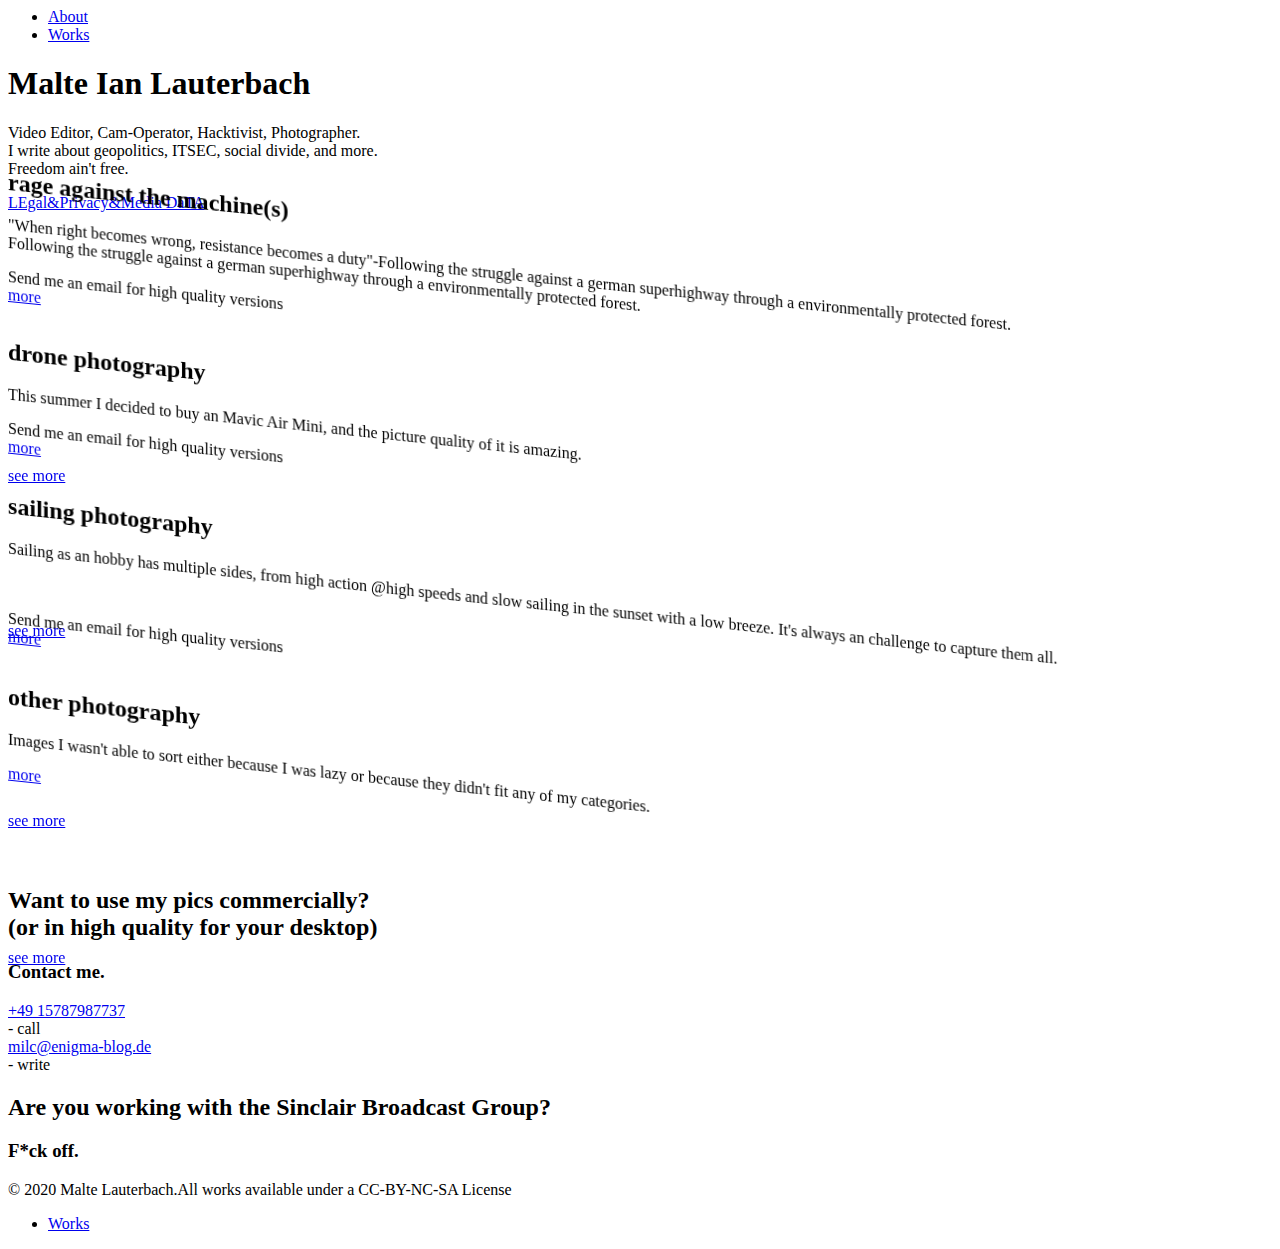
==== index.html @ 16f2cc7c "fixed navbar incorrectly linking to drone when meant to link to sailing" ====
<html
  data-wf-domain="photography-bc6a2c.webflow.io"
  data-wf-page="60185aa0cef49699715d415a"
  data-wf-site="601714ba9db9565a1b991287"
  data-wf-status="1"
  class="w-mod-js w-mod-ix wf-exo-n8-active wf-exo-n5-active wf-exo-n4-active wf-exo-n7-active wf-exo-n1-active wf-exo-n2-active wf-exo-n6-active wf-exo-n3-active wf-exo-n9-active wf-exo-i3-active wf-exo-i7-active wf-exo-i2-active wf-exo-i1-active wf-exo-i5-active wf-exo-i9-active wf-exo-i6-active wf-exo-i8-active wf-exo-i4-active wf-active"
>
  <head>
    <meta charset="utf-8" />
    <title>Malte Ian Lauterbach</title>
    <meta
      content="Video Editor, Cam-Operator, Hacktivist, Photographer.I write about geopolitics, ITSEC, social divide."
      name="description"
    />
    <meta content="Malte Ian Lauterbach" property="og:title" />
    <meta
      content="Video Editor, Cam-Operator, Hacktivist, Photographer.I write about geopolitics, ITSEC, social divide, and more.Freedom ain't free."
      property="og:description"
    />
    <meta
      content="https://media.discordapp.net/attachments/779917066538057738/805602433413152818/unknown.png?width=891&amp;height=584"
      property="og:image"
    />
    <meta content="Malte Ian Lauterbach" property="twitter:title" />
    <meta
      content="Video Editor, Cam-Operator, Hacktivist, Photographer.I write about geopolitics, ITSEC, social divide, and more.Freedom ain't free."
      property="twitter:description"
    />
    <meta
      content="https://media.discordapp.net/attachments/779917066538057738/805602433413152818/unknown.png?width=891&amp;height=584"
      property="twitter:image"
    />
    <meta property="og:type" content="website" />
    <meta content="summary_large_image" name="twitter:card" />
    <meta content="width=device-width, initial-scale=1" name="viewport" />
    <meta content="Webflow" name="generator" />
    <link
      href="https://uploads-ssl.webflow.com/601714ba9db9565a1b991287/css/photography-bc6a2c.webflow.a8c880ffd.css"
      rel="stylesheet"
      type="text/css"
    />
    <script
      src="https://ajax.googleapis.com/ajax/libs/webfont/1.6.26/webfont.js"
      type="text/javascript"
    ></script>
    <link
      rel="stylesheet"
      href="https://fonts.googleapis.com/css?family=Exo:100,100italic,200,200italic,300,300italic,400,400italic,500,500italic,600,600italic,700,700italic,800,800italic,900,900italic"
      media="all"
    />
    <script type="text/javascript">
      WebFont.load({
        google: {
          families: [
            "Exo:100,100italic,200,200italic,300,300italic,400,400italic,500,500italic,600,600italic,700,700italic,800,800italic,900,900italic",
          ],
        },
      });
    </script>
    <!--[if lt IE 9
      ]><script
        src="https://cdnjs.cloudflare.com/ajax/libs/html5shiv/3.7.3/html5shiv.min.js"
        type="text/javascript"
      ></script
    ><![endif]-->
    <script type="text/javascript">
      !(function (o, c) {
        var n = c.documentElement,
          t = " w-mod-";
        (n.className += t + "js"),
          ("ontouchstart" in o ||
            (o.DocumentTouch && c instanceof DocumentTouch)) &&
            (n.className += t + "touch");
      })(window, document);
    </script>
    <link
      href="https://uploads-ssl.webflow.com/img/favicon.ico"
      rel="shortcut icon"
      type="image/x-icon"
    />
    <link
      href="https://uploads-ssl.webflow.com/img/webclip.png"
      rel="apple-touch-icon"
    />
    <style>
      option {
        color: black;
      }
    </style>
  </head>
  <body>
    <div class="page">
      <nav class="menu">
        <div class="menu-row w-row">
          <div class="menu-col w-col w-col-2"></div>
          <div class="menu-col w-col w-col-2"></div>
          <div class="menu-col w-col w-col-2"></div>
          <div class="menu-col w-col w-col-2"></div>
          <div class="menu-col w-col w-col-2"></div>
          <div class="menu-col w-col w-col-2"></div>
        </div>
        <ul
          wp_menu="Главное меню"
          role="list"
          class="menu-list w-list-unstyled"
        >
          <li><a href="#" class="menu-link">About</a></li>
          <li>
            <a
              href="/works/rageagainstthemachine.html"
              data-ix="menu-link"
              class="menu-link w-inline-block"
              ><div>Works</div>
              <div class="menu-link-line"></div
            ></a>
          </li>
        </ul>
      </nav>
      <div
        data-delay="5000"
        data-animation="cross"
        data-autoplay="1"
        data-nav-spacing="10"
        data-duration="2000"
        data-infinite="1"
        class="hero-slider w-slider"
        role="region"
        aria-label="carousel"
      >
        <div class="hero-header">
          <h1 class="heading">Malte Ian Lauterbach</h1>
          <p class="hero-text">
            Video Editor, Cam-Operator, Hacktivist, Photographer.<br />I write
            about geopolitics, ITSEC, social divide, and more.<br />Freedom
            ain't free.
          </p>
          <a
            href="/about"
            data-ix="line-btn-hov"
            data-w-id="321f5c91-ec7e-aa94-d79d-ed911fd941cc"
            class="line-btn w-inline-block"
            ><div class="line-btn-top"></div>
            <div class="text-block">LEgal&amp;Privacy&amp;Media DaTA</div>
            <div class="line-btn-bottom"></div>
            <div class="line-btn-middle"></div
          ></a>
        </div>
        <div class="mask w-slider-mask" id="w-slider-mask-0">
          <div
            data-w-id="321f5c91-ec7e-aa94-d79d-ed911fd941d4"
            class="slide w-slide"
            aria-label="1 of 2"
            role="group"
            style="transform: translateX(0px); opacity: 1"
          >
            <img
              src="https://uploads-ssl.webflow.com/601714ba9db9565a1b991287/60171566b16639fabb1f894f_IMG_8566.jpg"
              loading="lazy"
              sizes="100vw"
              srcset="
                https://uploads-ssl.webflow.com/601714ba9db9565a1b991287/60171566b16639fabb1f894f_IMG_8566-p-800.jpeg   800w,
                https://uploads-ssl.webflow.com/601714ba9db9565a1b991287/60171566b16639fabb1f894f_IMG_8566-p-1600.jpeg 1600w,
                https://uploads-ssl.webflow.com/601714ba9db9565a1b991287/60171566b16639fabb1f894f_IMG_8566-p-2000.jpeg 2000w,
                https://uploads-ssl.webflow.com/601714ba9db9565a1b991287/60171566b16639fabb1f894f_IMG_8566.jpg         2560w
              "
              alt=""
              class="hero-slide"
              style="
                transform: translate3d(0px, 0px, 0px)
                  scale3d(1.07633, 1.07633, 1) rotateX(0deg) rotateY(0deg)
                  rotateZ(0deg) skew(0deg, 0deg);
                transform-style: preserve-3d;
                will-change: transform;
              "
            />
          </div>
          <div
            data-ix="hero-slide"
            data-w-id="321f5c91-ec7e-aa94-d79d-ed911fd941d6"
            class="slide w-slide"
            aria-label="2 of 2"
            role="group"
            aria-hidden="true"
            style="transform: translateX(0px); opacity: 1; visibility: hidden"
          >
            <img
              src="https://uploads-ssl.webflow.com/601714ba9db9565a1b991287/60171679f744fd8084a21009_DSC00007.jpg"
              loading="lazy"
              sizes="100vw"
              srcset="
                https://uploads-ssl.webflow.com/601714ba9db9565a1b991287/60171679f744fd8084a21009_DSC00007-p-500.jpeg   500w,
                https://uploads-ssl.webflow.com/601714ba9db9565a1b991287/60171679f744fd8084a21009_DSC00007-p-800.jpeg   800w,
                https://uploads-ssl.webflow.com/601714ba9db9565a1b991287/60171679f744fd8084a21009_DSC00007-p-1600.jpeg 1600w,
                https://uploads-ssl.webflow.com/601714ba9db9565a1b991287/60171679f744fd8084a21009_DSC00007-p-2000.jpeg 2000w,
                https://uploads-ssl.webflow.com/601714ba9db9565a1b991287/60171679f744fd8084a21009_DSC00007.jpg         2560w
              "
              alt=""
              class="hero-slide"
              aria-hidden="true"
            />
          </div>
          <div
            aria-live="off"
            aria-atomic="true"
            class="w-slider-aria-label"
            data-wf-ignore=""
          ></div>
        </div>
        <div class="slide-nav w-slider-nav w-round">
          <div
            class="w-slider-dot w-active"
            data-wf-ignore=""
            aria-label="Show slide 1 of 2"
            aria-selected="true"
            role="button"
            tabindex="0"
            style="margin-left: 10px; margin-right: 10px"
          ></div>
          <div
            class="w-slider-dot"
            data-wf-ignore=""
            aria-label="Show slide 2 of 2"
            aria-selected="false"
            role="button"
            tabindex="-1"
            style="margin-left: 10px; margin-right: 10px"
          ></div>
        </div>
      </div>
      <div class="sec">
        <div data-ix="from-bottom" class="container">
          <div class="service-block">
            <div
              data-w-id="087acc26-8c95-0ffa-87f3-04fc2f61e156"
              class="service-content-wrapper w-clearfix"
              style="
                will-change: transform;
                transform: translate3d(0px, 0px, 0px) scale3d(1, 1, 1)
                  rotateX(0deg) rotateY(0deg) rotateZ(0deg)
                  skew(0deg, 5.69838deg);
              "
            >
              <h2>rage against the machine(s)<br /></h2>
              <div class="line"></div>
              <div class="service-text-block">
                <p>
                  "When right becomes wrong, resistance becomes a
                  duty"-Following the struggle against a german superhighway
                  through a environmentally protected forest. <br />Following
                  the struggle against a german superhighway through a
                  environmentally protected forest.
                </p>
                <div class="list-name">
                  Send me an email for high quality versions
                </div>
                <a
                  href="/works/rageagainstthemachine.html"
                  data-ix="more-hover"
                  class="line-link w-inline-block"
                  ><div>more</div>
                  <div class="more-line"></div
                ></a>
              </div>
            </div>
            <div
              data-w-id="be24a559-2cde-42d1-69ea-b1bcf05b7dec"
              class="service-photo-wrapper"
              style="
                will-change: transform;
                transform: translate3d(0px, 100px, 0px) scale3d(1, 1, 1)
                  rotateX(0deg) rotateY(0deg) rotateZ(0deg) skew(0deg, 0deg);
                transform-style: preserve-3d;
              "
            >
              <div data-ix="from-right" class="service-photo-block">
                <a
                  href="/works/rageagainstthemachine.html"
                  class="btn-white w-button"
                  >see more</a
                ><img
                  src="https://uploads-ssl.webflow.com/601714ba9db9565a1b991287/6017188b7917172669eb888d_IMG_8452.jpg"
                  sizes="(max-width: 479px) 90vw, (max-width: 767px) 53vw, 30vw"
                  srcset="
                    https://uploads-ssl.webflow.com/601714ba9db9565a1b991287/6017188b7917172669eb888d_IMG_8452-p-800.jpeg   800w,
                    https://uploads-ssl.webflow.com/601714ba9db9565a1b991287/6017188b7917172669eb888d_IMG_8452-p-1600.jpeg 1600w,
                    https://uploads-ssl.webflow.com/601714ba9db9565a1b991287/6017188b7917172669eb888d_IMG_8452-p-2000.jpeg 2000w,
                    https://uploads-ssl.webflow.com/601714ba9db9565a1b991287/6017188b7917172669eb888d_IMG_8452.jpg         2560w
                  "
                  alt=""
                  class="image"
                />
              </div>
            </div>
          </div>
        </div>
      </div>
      <div class="sec">
        <div data-ix="from-bottom" class="container">
          <div class="service-block">
            <div
              class="service-content-wrapper w-clearfix"
              style="
                will-change: transform;
                transform: translate3d(0px, 0px, 0px) scale3d(1, 1, 1)
                  rotateX(0deg) rotateY(0deg) rotateZ(0deg) skew(0deg, 6deg);
              "
            >
              <h2>drone photography<br /></h2>
              <div class="line"></div>
              <div class="service-text-block">
                <p>
                  This summer I decided to buy an Mavic Air Mini, and the
                  picture quality of it is amazing.
                </p>
                <div class="list-name">
                  Send me an email for high quality versions
                </div>
                <a
                  href="/works/drone.html"
                  data-ix="more-hover"
                  class="line-link w-inline-block"
                  ><div>more</div>
                  <div class="more-line"></div
                ></a>
              </div>
            </div>
            <div
              data-w-id="698fde76-f972-d249-6f52-d2b82e9daf9e"
              class="service-photo-wrapper"
              style="
                will-change: transform;
                transform: translate3d(0px, 100px, 0px) scale3d(1, 1, 1)
                  rotateX(0deg) rotateY(0deg) rotateZ(0deg) skew(0deg, 0deg);
                transform-style: preserve-3d;
              "
            >
              <div data-ix="from-right" class="service-photo-block">
                <a href="/works/sailing.html" class="btn-white w-button">see more</a
                ><img
                  src="https://uploads-ssl.webflow.com/601714ba9db9565a1b991287/6017329cc2833ae83ad0709f_DJI_0053.JPG"
                  sizes="(max-width: 479px) 90vw, (max-width: 767px) 53vw, (max-width: 8533px) 30vw, 2560px"
                  srcset="
                    https://uploads-ssl.webflow.com/601714ba9db9565a1b991287/6017329cc2833ae83ad0709f_DJI_0053-p-500.jpeg  500w,
                    https://uploads-ssl.webflow.com/601714ba9db9565a1b991287/6017329cc2833ae83ad0709f_DJI_0053-p-800.jpeg  800w,
                    https://uploads-ssl.webflow.com/601714ba9db9565a1b991287/6017329cc2833ae83ad0709f_DJI_0053.JPG        2560w
                  "
                  alt=""
                  class="image"
                />
              </div>
            </div>
          </div>
        </div>
      </div>
      <div class="sec">
        <div data-ix="from-bottom" class="container">
          <div class="service-block">
            <div
              class="service-content-wrapper w-clearfix"
              style="
                will-change: transform;
                transform: translate3d(0px, 0px, 0px) scale3d(1, 1, 1)
                  rotateX(0deg) rotateY(0deg) rotateZ(0deg) skew(0deg, 6deg);
              "
            >
              <h2>sailing photography<br /></h2>
              <div class="line"></div>
              <div class="service-text-block">
                <p>
                  Sailing as an hobby has multiple sides, from high action @high
                  speeds and slow sailing in the sunset with a low breeze. It's
                  always an challenge to capture them all. <br /><br />‍
                </p>
                <div class="list-name">
                  Send me an email for high quality versions
                </div>
                <a
                  href="/works/sailing.html"
                  data-ix="more-hover"
                  class="line-link w-inline-block"
                  ><div>more</div>
                  <div class="more-line"></div
                ></a>
              </div>
            </div>
            <div
              data-w-id="a236ae2f-af72-8bec-1dee-dd6d1e828f0d"
              class="service-photo-wrapper"
              style="
                will-change: transform;
                transform: translate3d(0px, 100px, 0px) scale3d(1, 1, 1)
                  rotateX(0deg) rotateY(0deg) rotateZ(0deg) skew(0deg, 0deg);
                transform-style: preserve-3d;
              "
            >
              <div data-ix="from-right" class="service-photo-block">
                <a href="/works/drone.html" class="btn-white w-button">see more</a
                ><img
                  src="https://uploads-ssl.webflow.com/601714ba9db9565a1b991287/6017342cebf7aa4ca3af5d61_IMG_7721.JPG"
                  sizes="(max-width: 479px) 90vw, (max-width: 767px) 53vw, 30vw"
                  srcset="
                    https://uploads-ssl.webflow.com/601714ba9db9565a1b991287/6017342cebf7aa4ca3af5d61_IMG_7721-p-500.jpeg   500w,
                    https://uploads-ssl.webflow.com/601714ba9db9565a1b991287/6017342cebf7aa4ca3af5d61_IMG_7721-p-800.jpeg   800w,
                    https://uploads-ssl.webflow.com/601714ba9db9565a1b991287/6017342cebf7aa4ca3af5d61_IMG_7721-p-1080.jpeg 1080w,
                    https://uploads-ssl.webflow.com/601714ba9db9565a1b991287/6017342cebf7aa4ca3af5d61_IMG_7721-p-1600.jpeg 1600w,
                    https://uploads-ssl.webflow.com/601714ba9db9565a1b991287/6017342cebf7aa4ca3af5d61_IMG_7721-p-2000.jpeg 2000w,
                    https://uploads-ssl.webflow.com/601714ba9db9565a1b991287/6017342cebf7aa4ca3af5d61_IMG_7721.JPG         5184w
                  "
                  alt=""
                  class="image"
                />
              </div>
            </div>
          </div>
        </div>
      </div>
      <div class="sec">
        <div data-ix="from-bottom" class="container">
          <div class="service-block">
            <div
              class="service-content-wrapper w-clearfix"
              style="
                will-change: transform;
                transform: translate3d(0px, 0px, 0px) scale3d(1, 1, 1)
                  rotateX(0deg) rotateY(0deg) rotateZ(0deg) skew(0deg, 6deg);
              "
            >
              <h2>other photography<br /></h2>
              <div class="line"></div>
              <div class="service-text-block">
                <p>
                  Images I wasn't able to sort either because I was lazy or
                  because they didn't fit any of my categories.
                </p>
                <a
                  href="/works/sailing.html"
                  data-ix="more-hover"
                  class="line-link w-inline-block"
                  ><div>more</div>
                  <div class="more-line"></div
                ></a>
              </div>
            </div>
            <div
              data-w-id="c5b3393c-c916-90d2-60eb-f6a18ea00e80"
              class="service-photo-wrapper"
              style="
                will-change: transform;
                transform: translate3d(0px, 100px, 0px) scale3d(1, 1, 1)
                  rotateX(0deg) rotateY(0deg) rotateZ(0deg) skew(0deg, 0deg);
                transform-style: preserve-3d;
              "
            >
              <div data-ix="from-right" class="service-photo-block">
                <a href="/works/legalbs.html" class="btn-white w-button">see more</a
                ><img
                  src="https://uploads-ssl.webflow.com/601714ba9db9565a1b991287/6017342c3737f40a6bc44b4d_IMG_2767.JPG"
                  sizes="(max-width: 479px) 90vw, (max-width: 767px) 53vw, 30vw"
                  srcset="
                    https://uploads-ssl.webflow.com/601714ba9db9565a1b991287/6017342c3737f40a6bc44b4d_IMG_2767-p-500.jpeg   500w,
                    https://uploads-ssl.webflow.com/601714ba9db9565a1b991287/6017342c3737f40a6bc44b4d_IMG_2767-p-1080.jpeg 1080w,
                    https://uploads-ssl.webflow.com/601714ba9db9565a1b991287/6017342c3737f40a6bc44b4d_IMG_2767-p-1600.jpeg 1600w,
                    https://uploads-ssl.webflow.com/601714ba9db9565a1b991287/6017342c3737f40a6bc44b4d_IMG_2767-p-2000.jpeg 2000w,
                    https://uploads-ssl.webflow.com/601714ba9db9565a1b991287/6017342c3737f40a6bc44b4d_IMG_2767-p-2600.jpeg 2600w,
                    https://uploads-ssl.webflow.com/601714ba9db9565a1b991287/6017342c3737f40a6bc44b4d_IMG_2767-p-3200.jpeg 3200w,
                    https://uploads-ssl.webflow.com/601714ba9db9565a1b991287/6017342c3737f40a6bc44b4d_IMG_2767.JPG         4032w
                  "
                  alt=""
                  class="image"
                />
              </div>
            </div>
          </div>
        </div>
      </div>
      <div class="form-sec about">
        <div data-ix="from-bottom" class="container">
          <h2 class="white-text">
            Want to use my pics commercially?<br />
            (or in high quality for your desktop)
          </h2>
          <h3>Contact me.</h3>
          <div class="contact-block w-row">
            <div class="col w-col w-col-6 w-col-stack">
              <div class="contact-item w-clearfix">
                <div class="line white w-hidden-tiny"></div>
                <a href="tel:+1900551-63-83" class="contacts-link"
                  >+49 15787987737</a
                >
                <div class="grey-text">- call</div>
              </div>
              <div class="w-clearfix">
                <div class="line white w-hidden-tiny"></div>
                <a href="mailto:milc@enigma-blog.de" class="contacts-link"
                  >milc@enigma-blog.de</a
                >
                <div class="grey-text">- write</div>
              </div>
            </div>
            <div class="col w-col w-col-6 w-col-stack"></div>
          </div>
        </div>
        <div data-ix="from-bottom" class="container">
          <h2 class="white-text">
            Are you working with the Sinclair Broadcast Group?
          </h2>
          <h3>F*ck off.</h3>
        </div>
        <div class="lines-row-form w-row">
          <div
            data-ix="col-1"
            class="line-col dark _1 w-col w-col-2 w-col-small-2 w-col-tiny-2"
            style="
              will-change: transform;
              transform: translate3d(0px, 0px, 0px) scale3d(1, 1, 1)
                rotateX(0deg) rotateY(0deg) rotateZ(0deg) skew(0deg, 0deg);
              transform-style: preserve-3d;
            "
          ></div>
          <div
            data-ix="col-2"
            class="line-col dark _2 w-col w-col-2 w-col-small-2 w-col-tiny-2"
            style="
              will-change: transform;
              transform: translate3d(0px, 0px, 0px) scale3d(1, 1, 1)
                rotateX(0deg) rotateY(0deg) rotateZ(0deg) skew(0deg, 0deg);
              transform-style: preserve-3d;
            "
          ></div>
          <div
            data-ix="col-3"
            class="line-col dark _3 w-col w-col-2 w-col-small-2 w-col-tiny-2"
          ></div>
          <div
            data-ix="col-4"
            class="line-col dark _4 w-col w-col-2 w-col-small-2 w-col-tiny-2"
            style="
              will-change: transform;
              transform: translate3d(0px, 0px, 0px) scale3d(1, 1, 1)
                rotateX(0deg) rotateY(0deg) rotateZ(0deg) skew(0deg, 0deg);
              transform-style: preserve-3d;
            "
          ></div>
          <div
            data-ix="col-5"
            class="line-col dark _5 w-col w-col-2 w-col-small-2 w-col-tiny-2"
            style="
              will-change: transform;
              transform: translate3d(0px, 0px, 0px) scale3d(1, 1, 1)
                rotateX(0deg) rotateY(0deg) rotateZ(0deg) skew(0deg, 0deg);
              transform-style: preserve-3d;
            "
          ></div>
          <div
            data-ix="col-6"
            class="line-col dark _6 w-col w-col-2 w-col-small-2 w-col-tiny-2"
            style="
              will-change: transform;
              transform: translate3d(0px, 0px, 0px) scale3d(1, 1, 1)
                rotateX(0deg) rotateY(0deg) rotateZ(0deg) skew(0deg, 0deg);
              transform-style: preserve-3d;
            "
          ></div>
        </div>
      </div>
      <div class="lines-row w-row">
        <div class="line-col w-col w-col-2"></div>
        <div class="line-col w-col w-col-2"></div>
        <div class="line-col w-col w-col-2"></div>
        <div class="line-col w-col w-col-2"></div>
        <div class="line-col w-col w-col-2"></div>
        <div class="line-col w-col w-col-2"></div>
      </div>
      <footer class="footer">
        <div class="container">
          <div class="w-row">
            <div class="col w-col w-col-6">
              <p class="footer-txt">
                © 2020 Malte Lauterbach.All works available under a CC-BY-NC-SA
                License
              </p>
            </div>
            <div class="col w-col w-col-6">
              <ul role="list" class="footer-nav-list w-list-unstyled">
                <li class="footer-nav-item">
                  <a href="/works/rageagainstthemachine.html" class="black-link"
                    >Works</a
                  >
                </li>
              </ul>
            </div>
          </div>
        </div>
        <div class="footer-white"></div>
      </footer>
    <script
      src="https://d3e54v103j8qbb.cloudfront.net/js/jquery-3.5.1.min.dc5e7f18c8.js?site=601714ba9db9565a1b991287"
      type="text/javascript"
      integrity="sha256-9/aliU8dGd2tb6OSsuzixeV4y/faTqgFtohetphbbj0="
      crossorigin="anonymous"
    ></script>
    <script
      src="https://uploads-ssl.webflow.com/601714ba9db9565a1b991287/js/webflow.d7343f1a5.js"
      type="text/javascript"
    ></script>
    <!--[if lte IE 9
      ]><script src="//cdnjs.cloudflare.com/ajax/libs/placeholders/3.0.2/placeholders.min.js"></script
    ><![endif]-->
  </body>
</html>
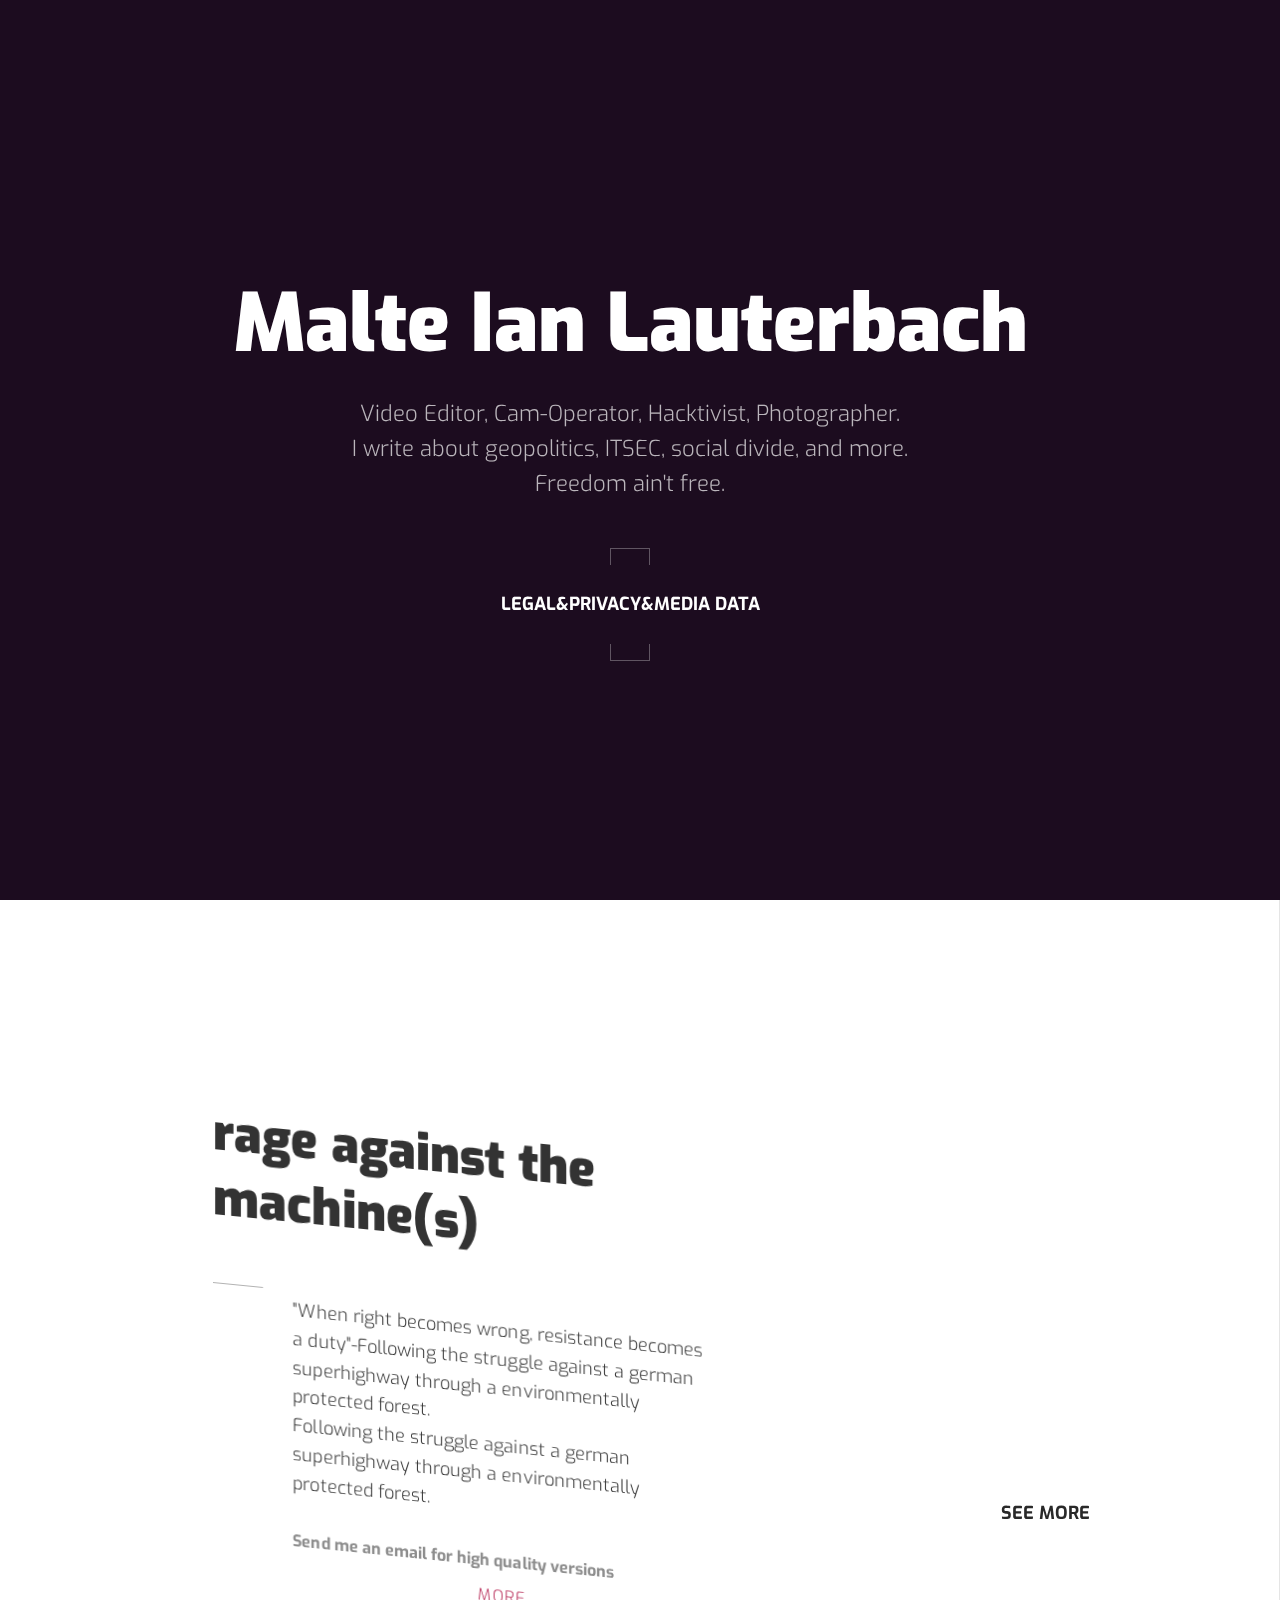
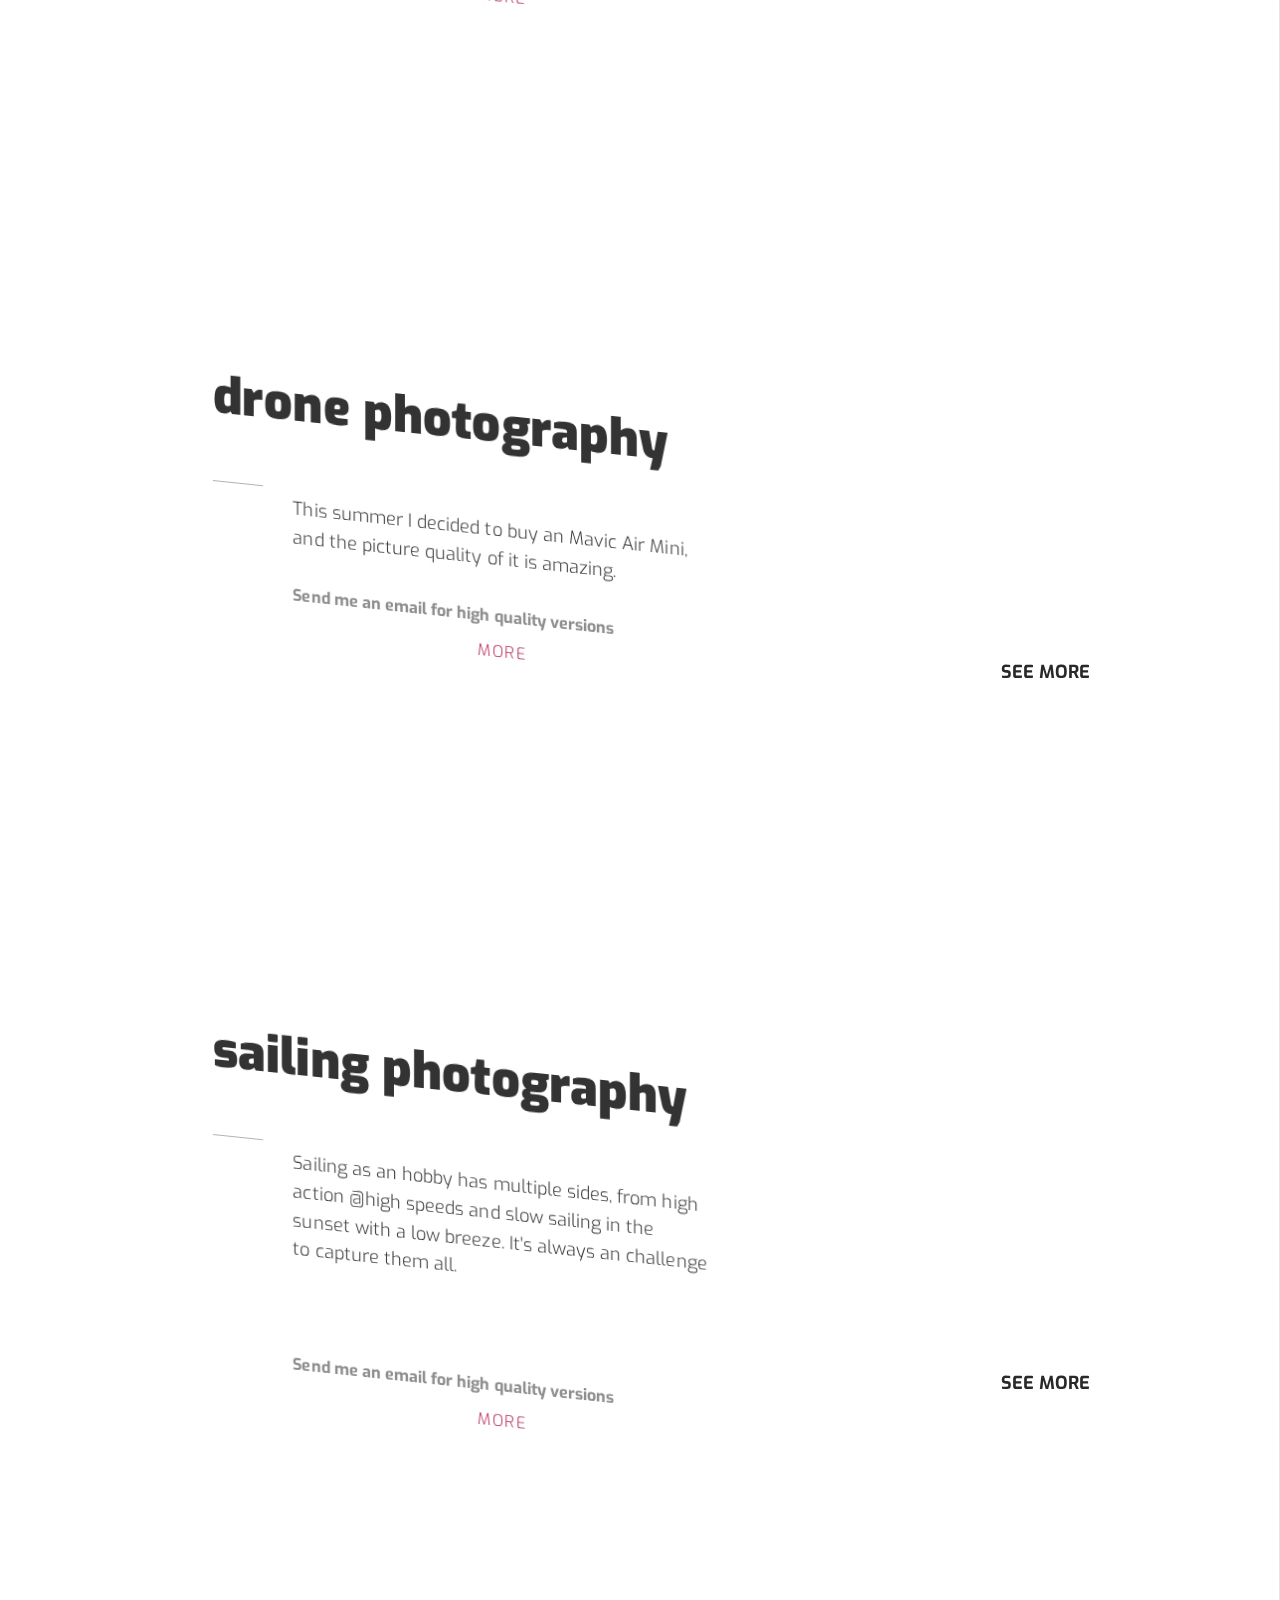
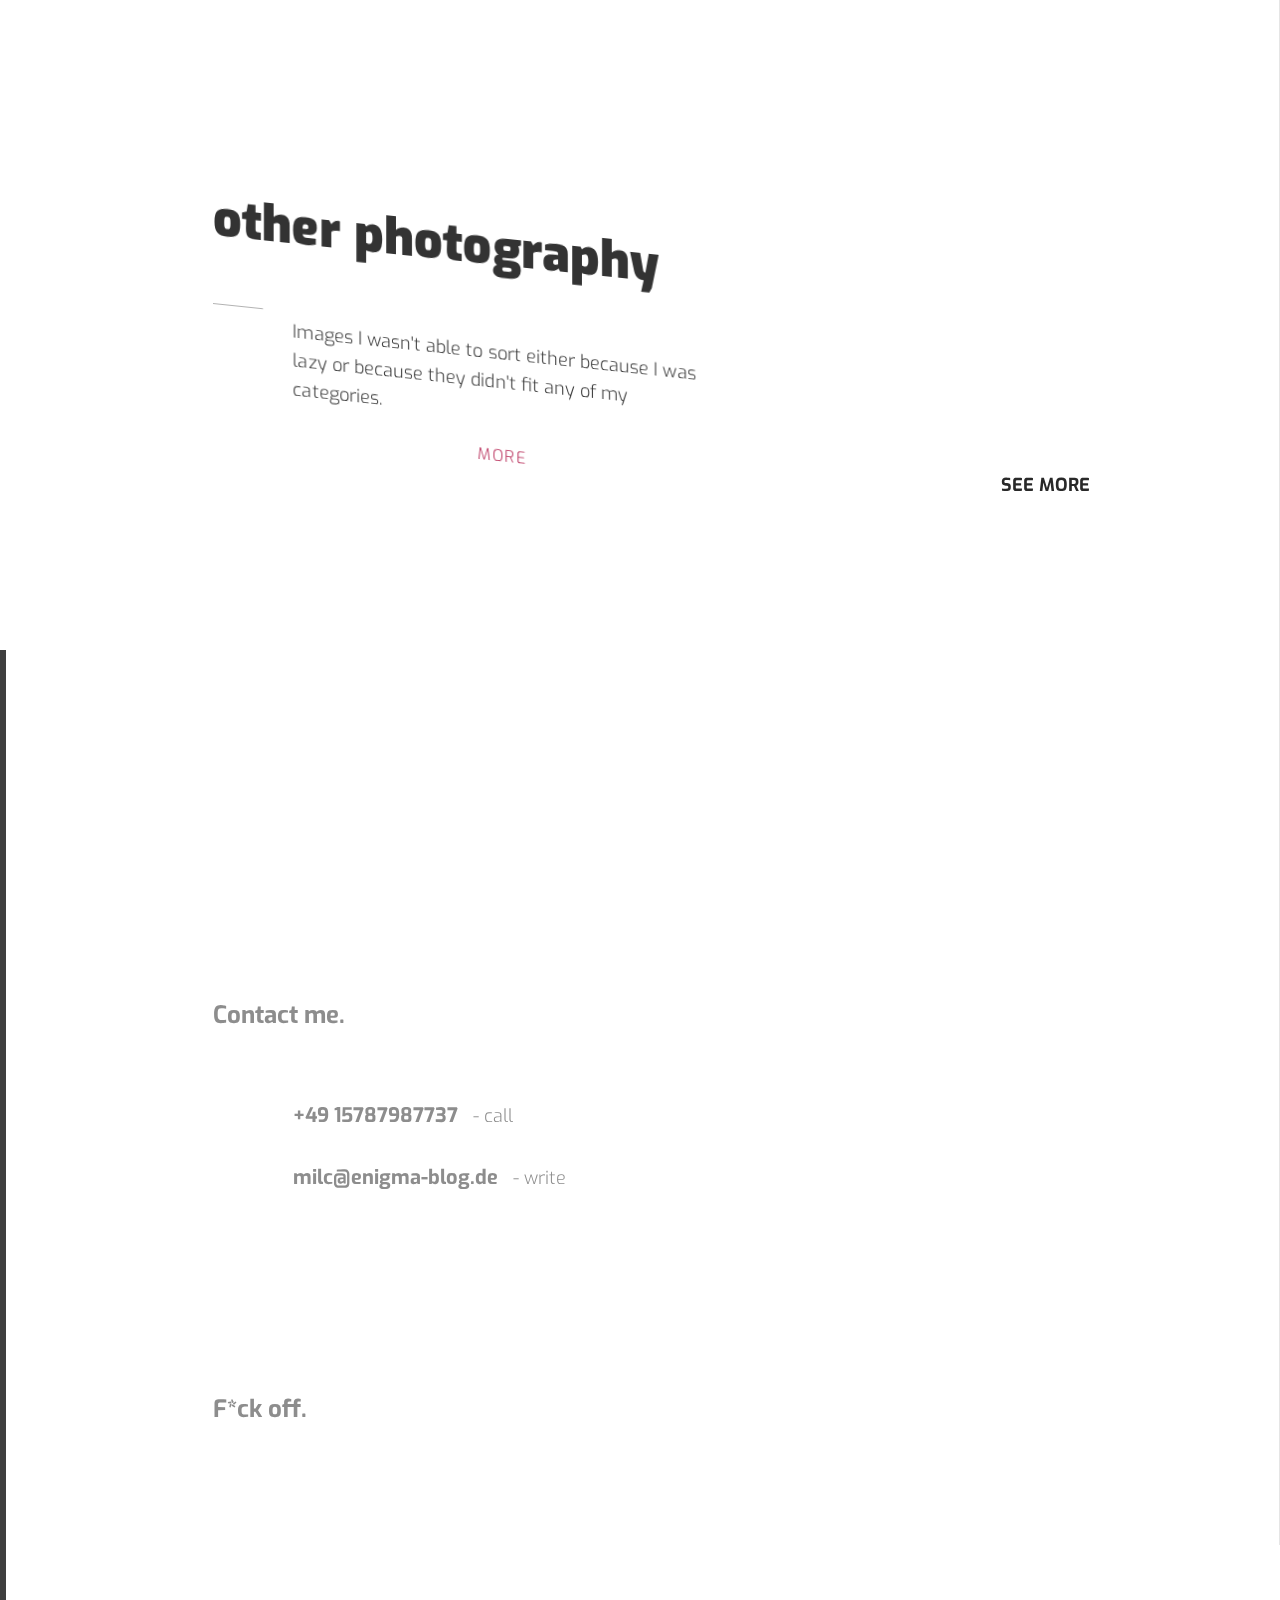
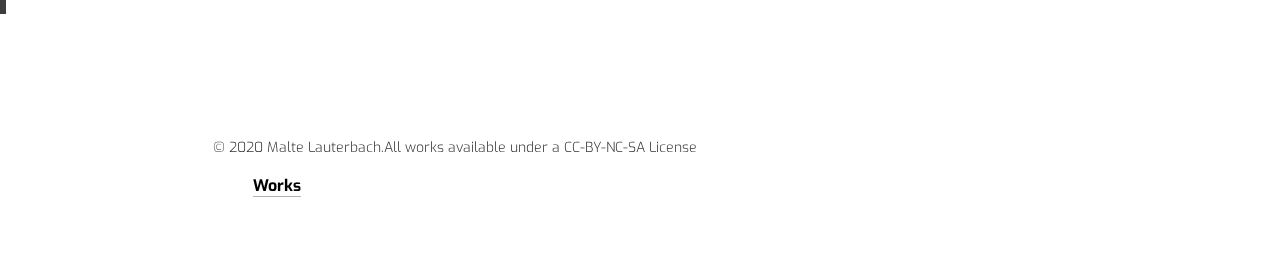
==== commit 09b19016: "changed css to be inline" ====
--- a/index.html
+++ b/index.html
@@ -35,7 +35,7 @@
     <meta content="width=device-width, initial-scale=1" name="viewport" />
     <meta content="Webflow" name="generator" />
     <link
-      href="https://uploads-ssl.webflow.com/601714ba9db9565a1b991287/css/photography-bc6a2c.webflow.a8c880ffd.css"
+      href="/style.css"
       rel="stylesheet"
       type="text/css"
     />
--- a/style.css
+++ b/style.css
@@ -0,0 +1,1478 @@
+/* Generated on: Mon Feb 01 2021 19:52:10 GMT+0000 (Coordinated Universal Time) */
+/* ==========================================================================
+   normalize.css v3.0.3 | MIT License | github.com/necolas/normalize.css 
+   ========================================================================== */
+/*! normalize.css v3.0.3 | MIT License | github.com/necolas/normalize.css */html{font-family:sans-serif;-ms-text-size-adjust:100%;-webkit-text-size-adjust:100%}body{margin:0}article,aside,details,figcaption,figure,footer,header,hgroup,main,menu,nav,section,summary{display:block}audio,canvas,progress,video{display:inline-block;vertical-align:baseline}audio:not([controls]){display:none;height:0}[hidden],template{display:none}a{background-color:transparent}a:active,a:hover{outline:0}abbr[title]{border-bottom:1px dotted}b,strong{font-weight:bold}dfn{font-style:italic}h1{font-size:2em;margin:.67em 0}mark{background:#ff0;color:#000}small{font-size:80%}sub,sup{font-size:75%;line-height:0;position:relative;vertical-align:baseline}sup{top:-0.5em}sub{bottom:-0.25em}img{border:0}svg:not(:root){overflow:hidden}figure{margin:1em 40px}hr{box-sizing:content-box;height:0}pre{overflow:auto}code,kbd,pre,samp{font-family:monospace,monospace;font-size:1em}button,input,optgroup,select,textarea{color:inherit;font:inherit;margin:0}button{overflow:visible}button,select{text-transform:none}button,html input[type="button"],input[type="reset"]{-webkit-appearance:button;cursor:pointer}button[disabled],html input[disabled]{cursor:default}button::-moz-focus-inner,input::-moz-focus-inner{border:0;padding:0}input{line-height:normal}input[type="checkbox"],input[type="radio"]{box-sizing:border-box;padding:0}input[type="number"]::-webkit-inner-spin-button,input[type="number"]::-webkit-outer-spin-button{height:auto}input[type="search"]{-webkit-appearance:none}input[type="search"]::-webkit-search-cancel-button,input[type="search"]::-webkit-search-decoration{-webkit-appearance:none}fieldset{border:1px solid #c0c0c0;margin:0 2px;padding:.35em .625em .75em}legend{border:0;padding:0}textarea{overflow:auto}optgroup{font-weight:bold}table{border-collapse:collapse;border-spacing:0}td,th{padding:0}
+
+
+   body {
+     font-family: Exo, sans-serif;
+     color: #333;
+     font-size: 18px;
+     line-height: 1.6;
+     font-weight: 300;
+   }
+   
+   h1 {
+     margin-top: 20px;
+     margin-bottom: 10px;
+     -webkit-transform-origin: 0% 0%;
+     -ms-transform-origin: 0% 0%;
+     transform-origin: 0% 0%;
+     font-size: 80px;
+     line-height: 1.3;
+     font-weight: 900;
+   }
+   
+   h2 {
+     margin-top: 20px;
+     margin-bottom: 10px;
+     font-size: 50px;
+     line-height: 1.3;
+     font-weight: 900;
+   }
+   
+   h3 {
+     margin-top: 20px;
+     margin-bottom: 10px;
+     color: #8d8d8d;
+     font-size: 24px;
+     line-height: 30px;
+     font-weight: 700;
+   }
+   
+   a {
+     color: #833777;
+     font-weight: 400;
+     text-decoration: none;
+   }
+   
+   a:hover {
+     text-decoration: underline;
+   }
+   
+   li {
+     margin-bottom: 7px;
+   }
+   
+   .order-btn {
+     margin-top: 0px;
+     padding: 20px 50px;
+     background-color: #833777;
+     box-shadow: 0 16px 22px -7px rgba(131, 55, 119, 0.4);
+     -webkit-transition: box-shadow 200ms ease;
+     transition: box-shadow 200ms ease;
+     font-size: 14px;
+     font-weight: 700;
+     letter-spacing: 1.5px;
+     text-transform: uppercase;
+   }
+   
+   .order-btn:hover {
+     box-shadow: 0 10px 100px 0 rgba(131, 55, 119, 0.5), 0 15px 40px 11px rgba(131, 55, 119, 0.4);
+     color: #fff;
+     text-decoration: none;
+   }
+   
+   .order-btn:active {
+     box-shadow: 0 8px 50px 17px rgba(131, 55, 119, 0.4);
+   }
+   
+   .line-btn {
+     position: relative;
+     padding: 16px 40px;
+     background-color: transparent;
+     -webkit-perspective-origin: 0% 50%;
+     perspective-origin: 0% 50%;
+     -webkit-transition: color 1000ms ease, box-shadow 400ms ease;
+     transition: color 1000ms ease, box-shadow 400ms ease;
+     color: #fff;
+     font-weight: 700;
+     text-decoration: none;
+     text-transform: uppercase;
+   }
+   
+   .line-btn:hover {
+     color: #000;
+     text-decoration: none;
+   }
+   
+   .line-btn:active {
+     box-shadow: -5px 0 21px 0 rgba(0, 0, 0, 0.3);
+   }
+   
+   .success-message {
+     padding: 40px;
+     border-style: solid;
+     border-width: 2px;
+     border-color: hsla(0, 0%, 84.7%, 0.3);
+     background-color: transparent;
+     color: #d8d8d8;
+     font-size: 20px;
+     line-height: 30px;
+   }
+   
+   .slide {
+     position: relative;
+     height: 100%;
+     background-color: #1c0c1f;
+   }
+   
+   .hero-text {
+     max-width: 900px;
+     margin: 20px 10% 60px;
+     color: hsla(0, 0%, 100%, 0.7);
+     font-size: 22px;
+   }
+   
+   .text-block {
+     position: relative;
+     z-index: 2;
+   }
+   
+   .container {
+     position: relative;
+     z-index: 1;
+     padding-right: 16.66667%;
+     padding-left: 16.66667%;
+     -webkit-perspective: 679px;
+     perspective: 679px;
+     -webkit-perspective-origin: 100% 50%;
+     perspective-origin: 100% 50%;
+   }
+   
+   .lines-row-form {
+     position: absolute;
+     left: 0px;
+     top: 0px;
+     right: 0px;
+     bottom: 0px;
+     z-index: -1;
+     display: -webkit-box;
+     display: -webkit-flex;
+     display: -ms-flexbox;
+     display: flex;
+     -webkit-box-align: end;
+     -webkit-align-items: flex-end;
+     -ms-flex-align: end;
+     align-items: flex-end;
+   }
+   
+   .popup-col {
+     height: 100%;
+     border-right: 2px solid rgba(0, 0, 0, 0.2);
+     background-color: #3d1437;
+     -webkit-transform-origin: 0% 50%;
+     -ms-transform-origin: 0% 50%;
+     transform-origin: 0% 50%;
+   }
+   
+   .menu-link-line {
+     position: absolute;
+     left: 0px;
+     right: 0px;
+     bottom: 0px;
+     width: 0px;
+     height: 6px;
+     margin-top: 20px;
+     background-color: #fff;
+   }
+   
+   .service-photo-block {
+     z-index: -1;
+     display: -webkit-box;
+     display: -webkit-flex;
+     display: -ms-flexbox;
+     display: flex;
+     -webkit-box-pack: center;
+     -webkit-justify-content: center;
+     -ms-flex-pack: center;
+     justify-content: center;
+     -webkit-box-align: center;
+     -webkit-align-items: center;
+     -ms-flex-align: center;
+     align-items: center;
+     -webkit-transition: box-shadow 400ms ease, -webkit-transform 400ms ease;
+     transition: box-shadow 400ms ease, -webkit-transform 400ms ease;
+     transition: transform 400ms ease, box-shadow 400ms ease;
+     transition: transform 400ms ease, box-shadow 400ms ease, -webkit-transform 400ms ease;
+   }
+   
+   .service-photo-block:hover {
+     box-shadow: -16px 37px 50px -40px rgba(0, 0, 0, 0.7);
+     -webkit-transform: scale(1.03) translate(5px, -5px);
+     -ms-transform: scale(1.03) translate(5px, -5px);
+     transform: scale(1.03) translate(5px, -5px);
+   }
+   
+   .menu-col {
+     height: 100%;
+     border-right: 2px solid rgba(0, 0, 0, 0.2);
+     background-color: #3d1437;
+     -webkit-transform: scale3d(0.01, 1, 1);
+     transform: scale3d(0.01, 1, 1);
+     -webkit-transform-origin: 0% 50%;
+     -ms-transform-origin: 0% 50%;
+     transform-origin: 0% 50%;
+     -webkit-transform-style: preserve-3d;
+     transform-style: preserve-3d;
+   }
+   
+   .footer-nav-item {
+     display: inline-block;
+     margin-right: 30px;
+   }
+   
+   .btn-white {
+     position: absolute;
+     z-index: 2;
+     margin-top: 165px;
+     padding: 20px 30px;
+     border-radius: 9px;
+     background-color: #fff;
+     -webkit-transition: box-shadow 400ms ease, -webkit-transform 400ms ease;
+     transition: box-shadow 400ms ease, -webkit-transform 400ms ease;
+     transition: box-shadow 400ms ease, transform 400ms ease;
+     transition: box-shadow 400ms ease, transform 400ms ease, -webkit-transform 400ms ease;
+     color: #292929;
+     font-weight: 700;
+     text-transform: uppercase;
+     cursor: pointer;
+   }
+   
+   .btn-white:hover {
+     box-shadow: -10px 10px 23px 0 rgba(0, 0, 0, 0.7);
+     -webkit-transform: translate(3px, -3px);
+     -ms-transform: translate(3px, -3px);
+     transform: translate(3px, -3px);
+     text-decoration: none;
+   }
+   
+   .text-field {
+     height: 50px;
+     margin-bottom: 30px;
+     border-style: solid;
+     border-width: 2px;
+     border-color: hsla(0, 0%, 100%, 0.3);
+     background-color: transparent;
+     color: #b62654;
+     font-size: 18px;
+   }
+   
+   .text-field:hover {
+     border-color: hsla(0, 0%, 100%, 0.6);
+   }
+   
+   .text-field:focus {
+     background-color: #fff;
+     font-size: 18px;
+   }
+   
+   .image {
+     border-radius: 20px;
+     -o-object-fit: cover;
+     object-fit: cover;
+   }
+   
+   .btn-popup {
+     position: absolute;
+     top: 0px;
+     right: 0px;
+     z-index: 22;
+     margin-top: 20px;
+     margin-right: 20px;
+     padding: 20px 30px;
+     background-color: #fff;
+     -webkit-transition: box-shadow 400ms ease, -webkit-transform 400ms ease;
+     transition: box-shadow 400ms ease, -webkit-transform 400ms ease;
+     transition: box-shadow 400ms ease, transform 400ms ease;
+     transition: box-shadow 400ms ease, transform 400ms ease, -webkit-transform 400ms ease;
+     color: #292929;
+     font-weight: 700;
+     text-transform: uppercase;
+   }
+   
+   .btn-popup:hover {
+     box-shadow: -10px 10px 23px 0 rgba(0, 0, 0, 0.3);
+     -webkit-transform: translate(3px, -3px);
+     -ms-transform: translate(3px, -3px);
+     transform: translate(3px, -3px);
+     text-decoration: none;
+   }
+   
+   .divider {
+     height: 1px;
+     margin-top: 40px;
+     margin-bottom: 20px;
+     background-color: hsla(0, 0%, 84.7%, 0.3);
+   }
+   
+   .col {
+     padding-right: 0px;
+     padding-left: 0px;
+   }
+   
+   .line-btn-middle {
+     position: absolute;
+     left: 0px;
+     top: 27px;
+     right: 0px;
+     display: block;
+     width: 10px;
+     height: 1px;
+     margin-right: auto;
+     margin-left: auto;
+     background-color: #fff;
+     opacity: 0;
+   }
+   
+   .navbar {
+     position: absolute;
+     left: 0px;
+     top: 0px;
+     right: 0px;
+     z-index: 12;
+     margin-top: 1px;
+     margin-right: 11px;
+     padding: 30px 33% 7px 0px;
+   }
+   
+   .menu-link {
+     position: relative;
+     display: inline-block;
+     margin-top: 0px;
+     padding-top: 3vh;
+     padding-right: 0px;
+     padding-bottom: 3vh;
+     border-bottom-style: none;
+     color: #fff;
+     font-size: 30px;
+   }
+   
+   .menu-link:hover {
+     color: #fff;
+   }
+   
+   .menu-link.w--current:hover {
+     text-decoration: none;
+   }
+   
+   .sec {
+     padding-top: 20vh;
+     padding-bottom: 20vh;
+   }
+   
+   .hero-slide {
+     position: absolute;
+     left: 0px;
+     top: 0px;
+     right: 0px;
+     bottom: 0px;
+     background-image: url("https://uploads-ssl.webflow.com/601714ba9db9565a1b991287/6017342b90529c4343896904_IMG_2770.JPG");
+     background-position: 50% 50%;
+     background-size: cover;
+     background-repeat: no-repeat;
+     opacity: 0.3;
+     -webkit-transform: scale(1.05);
+     -ms-transform: scale(1.05);
+     transform: scale(1.05);
+   }
+   
+   .line {
+     width: 50px;
+     height: 1px;
+     margin-top: 42px;
+     margin-right: 30px;
+     float: left;
+     background-color: rgba(0, 0, 0, 0.3);
+   }
+   
+   .line.white {
+     margin-top: 10px;
+     background-color: hsla(0, 0%, 100%, 0.5);
+   }
+   
+   .contact-block {
+     margin-top: 70px;
+     margin-bottom: 50px;
+   }
+   
+   .more-line {
+     display: block;
+     width: 0%;
+     height: 1px;
+     margin-top: 1px;
+     margin-right: auto;
+     margin-left: auto;
+     background-color: #b62654;
+     opacity: 0;
+   }
+   
+   .hero-header {
+     position: relative;
+     left: 0px;
+     top: 0px;
+     right: 0px;
+     bottom: 0px;
+     z-index: 2;
+     display: block;
+     margin-top: 100px;
+     margin-bottom: 100px;
+     -webkit-box-pack: center;
+     -webkit-justify-content: center;
+     -ms-flex-pack: center;
+     justify-content: center;
+     -webkit-flex-wrap: wrap;
+     -ms-flex-wrap: wrap;
+     flex-wrap: wrap;
+     -webkit-box-align: center;
+     -webkit-align-items: center;
+     -ms-flex-align: center;
+     align-items: center;
+     -webkit-align-content: center;
+     -ms-flex-line-pack: center;
+     align-content: center;
+     -webkit-perspective-origin: 50% 100%;
+     perspective-origin: 50% 100%;
+     text-align: center;
+   }
+   
+   .contacts-link {
+     margin-top: 0px;
+     margin-right: 10px;
+     color: #8d8d8d;
+     font-size: 20px;
+     font-weight: 700;
+   }
+   
+   .contacts-link:hover {
+     color: #fff;
+     text-decoration: none;
+   }
+   
+   .footer-txt {
+     margin-right: 40px;
+     font-size: 14px;
+     line-height: 18px;
+   }
+   
+   .line-btn-top {
+     position: absolute;
+     left: 0px;
+     top: 0px;
+     right: 0px;
+     height: 16px;
+     border-top: 1px solid #fff;
+     border-right: 1px solid #fff;
+     border-left: 1px solid #fff;
+     opacity: 0.3;
+   }
+   
+   .menu-list {
+     position: relative;
+     z-index: 13;
+     margin-top: 120px;
+     padding-right: 16.667%;
+     padding-left: 33.33%;
+     -webkit-box-flex: 1;
+     -webkit-flex: 1;
+     -ms-flex: 1;
+     flex: 1;
+   }
+   
+   .footer {
+     position: relative;
+     padding-top: 180px;
+     padding-bottom: 50px;
+     background-color: #fff;
+   }
+   
+   .line-col {
+     height: 100vh;
+     border-right: 1px solid rgba(0, 0, 0, 0.1);
+   }
+   
+   .line-col.dark {
+     height: 100%;
+     border-right-color: hsla(0, 0%, 100%, 0.1);
+     background-color: #292929;
+   }
+   
+   .footer-nav-list {
+     margin-bottom: 10px;
+     font-size: 16px;
+   }
+   
+   .slide-nav {
+     font-size: 10px;
+   }
+   
+   .form-sec {
+     position: relative;
+     z-index: 2;
+     padding-top: 20vh;
+     padding-bottom: 20vh;
+   }
+   
+   .form-sec.about {
+     margin-bottom: -40px;
+     -webkit-transform: translate(0px, 29px);
+     -ms-transform: translate(0px, 29px);
+     transform: translate(0px, 29px);
+   }
+   
+   .popup-heading {
+     margin-bottom: 30px;
+     -webkit-transform: translate(0px, 0px);
+     -ms-transform: translate(0px, 0px);
+     transform: translate(0px, 0px);
+     color: #b62654;
+     font-size: 36px;
+     line-height: 42px;
+     font-weight: 900;
+     text-transform: uppercase;
+   }
+   
+   .mask {
+     position: absolute;
+     left: 0px;
+     top: 0px;
+     right: 0px;
+     bottom: 0px;
+   }
+   
+   .hero-name {
+     display: inline-block;
+     height: 50px;
+     margin-top: 50px;
+     margin-left: -40px;
+     padding-top: 20px;
+     float: left;
+     border-bottom-style: none;
+     -webkit-transform: rotate(-90deg);
+     -ms-transform: rotate(-90deg);
+     transform: rotate(-90deg);
+     color: #8d8d8d;
+     font-size: 16px;
+     font-weight: 300;
+     letter-spacing: 2px;
+     text-decoration: none;
+     text-transform: uppercase;
+   }
+   
+   .hero-name:hover {
+     color: hsla(0, 0%, 55.3%, 0.7);
+     text-decoration: none;
+   }
+   
+   .hero-name.w--current {
+     margin-top: 87px;
+     margin-right: 38px;
+     margin-left: -69px;
+     padding-top: 0px;
+     padding-left: 0px;
+     color: #fff;
+   }
+   
+   .menu-row {
+     position: fixed;
+     left: 0px;
+     top: 0px;
+     right: 0px;
+     bottom: 0px;
+     display: block;
+     width: 100%;
+     -webkit-box-flex: 0;
+     -webkit-flex: 0 0 auto;
+     -ms-flex: 0 0 auto;
+     flex: 0 0 auto;
+   }
+   
+   .popup {
+     position: absolute;
+     left: 0%;
+     top: 0%;
+     right: 0%;
+     bottom: 0%;
+     z-index: 20;
+     display: none;
+     -webkit-box-pack: center;
+     -webkit-justify-content: center;
+     -ms-flex-pack: center;
+     justify-content: center;
+     -webkit-box-align: start;
+     -webkit-align-items: flex-start;
+     -ms-flex-align: start;
+     align-items: flex-start;
+     grid-auto-columns: 1fr;
+     -ms-grid-columns: 1fr 1fr;
+     grid-template-columns: 1fr 1fr;
+     -ms-grid-rows: auto auto;
+     grid-template-rows: auto auto;
+     text-align: center;
+   }
+   
+   .white-text {
+     color: #fff;
+   }
+   
+   .service-text-block {
+     width: 70%;
+     margin-top: 30px;
+     float: left;
+   }
+   
+   .text-area {
+     min-height: 100px;
+     margin-bottom: 30px;
+     border-style: solid;
+     border-width: 2px;
+     border-color: hsla(0, 0%, 84.7%, 0.5);
+     background-color: transparent;
+     color: #b62654;
+     font-size: 18px;
+   }
+   
+   .text-area:hover {
+     border-color: hsla(0, 0%, 84.7%, 0.8);
+   }
+   
+   .text-area:focus {
+     background-color: #fff;
+   }
+   
+   .form {
+     margin-top: 20px;
+     color: hsla(0, 0%, 100%, 0.3);
+   }
+   
+   .form-wrap {
+     position: relative;
+     z-index: 21;
+     display: block;
+     width: 33.33%;
+     margin-right: auto;
+     margin-left: auto;
+     padding-top: 100px;
+     padding-bottom: 100px;
+     text-align: left;
+   }
+   
+   .menu-line-2 {
+     width: 34px;
+     height: 2px;
+     margin-top: 7px;
+     margin-left: 10px;
+     background-color: #888;
+   }
+   
+   .select-field {
+     overflow: auto;
+     height: 50px;
+     margin-bottom: 30px;
+     background-color: transparent;
+     color: hsla(0, 0%, 100%, 0.3);
+     font-size: 16px;
+   }
+   
+   .menu-line-3 {
+     display: block;
+     width: 40px;
+     height: 2px;
+     margin-top: 7px;
+     margin-right: auto;
+     margin-left: 15px;
+     background-color: #888;
+   }
+   
+   .menu-btn {
+     position: relative;
+     top: 0px;
+     right: 0px;
+     z-index: 100;
+     width: 70px;
+     height: 70px;
+     padding-top: 17px;
+     padding-bottom: 10px;
+     float: right;
+     border: 1px solid transparent;
+     -webkit-transition: border-color 200ms ease;
+     transition: border-color 200ms ease;
+     text-align: center;
+     cursor: pointer;
+   }
+   
+   .menu-btn:hover {
+     border-style: solid;
+     border-width: 1px;
+     border-color: hsla(0, 0%, 100%, 0.3);
+   }
+   
+   .footer-white {
+     position: absolute;
+     left: 0px;
+     top: 0px;
+     right: 0px;
+     bottom: 0px;
+     z-index: -1;
+     background-color: #fff;
+   }
+   
+   .lines-row {
+     position: fixed;
+     left: 0px;
+     top: 0px;
+     right: 0px;
+     bottom: 0px;
+     z-index: -1;
+   }
+   
+   .error-message {
+     margin-top: 30px;
+     padding: 20px 30px;
+     background-color: #b62654;
+     color: #d8d8d8;
+   }
+   
+   .hero-slider {
+     position: relative;
+     display: -webkit-box;
+     display: -webkit-flex;
+     display: -ms-flexbox;
+     display: flex;
+     height: auto;
+     min-height: 100vh;
+     -webkit-box-pack: center;
+     -webkit-justify-content: center;
+     -ms-flex-pack: center;
+     justify-content: center;
+     -webkit-box-align: center;
+     -webkit-align-items: center;
+     -ms-flex-align: center;
+     align-items: center;
+     background-color: #000;
+     color: #fff;
+   }
+   
+   .list-name {
+     margin-top: 30px;
+     margin-bottom: 10px;
+     color: #8d8d8d;
+     font-size: 16px;
+     font-weight: 700;
+   }
+   
+   .contact-item {
+     margin-bottom: 30px;
+   }
+   
+   .line-btn-bottom {
+     position: absolute;
+     left: 0px;
+     right: 0px;
+     bottom: 0px;
+     height: 16px;
+     border-right: 1px solid #fff;
+     border-bottom: 1px solid #fff;
+     border-left: 1px solid #fff;
+     opacity: 0.3;
+   }
+   
+   .menu {
+     position: fixed;
+     left: 0px;
+     top: 0px;
+     right: 0px;
+     bottom: 0px;
+     z-index: 10;
+     display: none;
+   }
+   
+   .line-link {
+     margin-top: 40px;
+     border-bottom-style: none;
+     color: #b62654;
+     font-size: 16px;
+     font-weight: 300;
+     text-align: center;
+     letter-spacing: 1.4px;
+     text-decoration: none;
+     text-transform: uppercase;
+   }
+   
+   .line-link:hover {
+     text-decoration: none;
+   }
+   
+   .line-link:active {
+     border-bottom-color: #833777;
+     color: #888;
+   }
+   
+   .grey-text {
+     display: inline-block;
+     color: #8d8d8d;
+   }
+   
+   .black-link {
+     border-bottom: 1px solid rgba(0, 0, 0, 0.3);
+     color: #000;
+     font-weight: 700;
+     text-decoration: none;
+   }
+   
+   .black-link:hover {
+     border-bottom: 1px solid rgba(194, 90, 177, 0.3);
+     color: #c25ab1;
+     text-decoration: none;
+   }
+   
+   .service-photo-wrapper {
+     width: 45%;
+     -webkit-box-flex: 0;
+     -webkit-flex: 0 0 auto;
+     -ms-flex: 0 0 auto;
+     flex: 0 0 auto;
+   }
+   
+   .works-title {
+     display: inline-block;
+     margin-top: 0px;
+     background-image: url("https://uploads-ssl.webflow.com/601714ba9db9565a1b991287/601714ba33d41a40a27cd6e0_gif.gif");
+     background-position: 50% 50%;
+     background-size: cover;
+     background-repeat: no-repeat;
+     font-size: 10vw;
+     line-height: 1;
+     -webkit-background-clip: text;
+     background-clip: text;
+     -webkit-text-fill-color: transparent;
+   }
+   
+   .service-block {
+     display: -webkit-box;
+     display: -webkit-flex;
+     display: -ms-flexbox;
+     display: flex;
+     -webkit-box-align: center;
+     -webkit-align-items: center;
+     -ms-flex-align: center;
+     align-items: center;
+   }
+   
+   .service-content-wrapper {
+     width: 70%;
+     padding-right: 5%;
+     -webkit-box-flex: 0;
+     -webkit-flex: 0 0 auto;
+     -ms-flex: 0 0 auto;
+     flex: 0 0 auto;
+     -webkit-transform-origin: 0% 0%;
+     -ms-transform-origin: 0% 0%;
+     transform-origin: 0% 0%;
+   }
+   
+   .page {
+     overflow: hidden;
+   }
+   
+   .menu-line-1 {
+     display: block;
+     width: 40px;
+     height: 2px;
+     margin-top: 7px;
+     margin-right: auto;
+     margin-left: 15px;
+     background-color: #888;
+   }
+   
+   .works-content-wrapper {
+     bottom: 1px;
+     margin-top: -1px;
+     padding-top: 20px;
+     border-top: 1px solid #888;
+   }
+   
+   .portfolio-col {
+     padding-right: 5%;
+     padding-left: 0px;
+   }
+   
+   .tab-link {
+     margin-top: 50px;
+     padding: 15px 30px;
+     border-top: 2px solid transparent;
+     border-bottom-style: none;
+     background-color: transparent;
+     -webkit-transition: border-color 200ms ease;
+     transition: border-color 200ms ease;
+     color: #000;
+     font-weight: 500;
+   }
+   
+   .tab-link:hover {
+     color: #c25ab1;
+     text-decoration: none;
+   }
+   
+   .tab-link.w--current {
+     z-index: 2;
+     border-top: 2px solid #c25ab1;
+     border-bottom-width: 1px;
+     border-bottom-color: #fff;
+     background-color: #fff;
+     color: #c25ab1;
+   }
+   
+   .line-2 {
+     width: 50px;
+     height: 1px;
+     margin-top: 62px;
+     margin-right: 30px;
+     float: left;
+     background-color: rgba(0, 0, 0, 0.3);
+   }
+   
+   .lightbox-link {
+     display: block;
+     overflow: hidden;
+     width: 100%;
+     border-bottom-style: none;
+     background-color: #833777;
+     -webkit-transition: -webkit-transform 500ms cubic-bezier(.25, .46, .45, .94);
+     transition: -webkit-transform 500ms cubic-bezier(.25, .46, .45, .94);
+     transition: transform 500ms cubic-bezier(.25, .46, .45, .94);
+     transition: transform 500ms cubic-bezier(.25, .46, .45, .94), -webkit-transform 500ms cubic-bezier(.25, .46, .45, .94);
+   }
+   
+   .lightbox-link:hover {
+     -webkit-transform: scale(0.95);
+     -ms-transform: scale(0.95);
+     transform: scale(0.95);
+   }
+   
+   .lightbox-thumb {
+     -webkit-transition: -webkit-transform 500ms ease;
+     transition: -webkit-transform 500ms ease;
+     transition: transform 500ms ease;
+     transition: transform 500ms ease, -webkit-transform 500ms ease;
+   }
+   
+   .lightbox-thumb:hover {
+     -webkit-transform: scale(1.2);
+     -ms-transform: scale(1.2);
+     transform: scale(1.2);
+   }
+   
+   .potfolio-photo-block {
+     display: inline-block;
+     margin-top: 20px;
+     margin-left: -1px;
+   }
+   
+   .portfolio-text-block {
+     width: 80%;
+     margin-top: 50px;
+     margin-bottom: 20px;
+     float: left;
+   }
+   
+   .portfolio-menu {
+     display: -webkit-box;
+     display: -webkit-flex;
+     display: -ms-flexbox;
+     display: flex;
+   }
+   
+   @media screen and (max-width: 991px) {
+     h1 {
+       font-size: 60px;
+     }
+   
+     .order-btn {
+       margin-top: 20px;
+     }
+   
+     .slide {
+       margin-top: 17px;
+       margin-bottom: -260px;
+       padding-bottom: 304px;
+     }
+   
+     .hero-text {
+       margin-top: 13px;
+       margin-right: 0%;
+       margin-left: 0%;
+     }
+   
+     .container {
+       margin-top: -160px;
+       margin-bottom: -119px;
+       padding-top: 0px;
+     }
+   
+     .service-photo-block {
+       position: static;
+       width: 100%;
+       margin-top: 20px;
+     }
+   
+     .service-photo-block:hover {
+       -webkit-transform: none;
+       -ms-transform: none;
+       transform: none;
+     }
+   
+     .sec {
+       padding-top: 15vh;
+       padding-bottom: 15vh;
+     }
+   
+     .hero-slide {
+       margin-top: -25px;
+       padding-top: 540px;
+     }
+   
+     .hero-header {
+       margin-top: 261px;
+       padding-top: 85px;
+       padding-right: 16%;
+       padding-left: 16%;
+     }
+   
+     .slide-nav {
+       z-index: 10000;
+       margin-top: -234px;
+       padding-top: 0px;
+     }
+   
+     .form-sec.about {
+       padding-top: 15vh;
+       padding-bottom: 15vh;
+     }
+   
+     .white-text {
+       margin-top: 64px;
+     }
+   
+     .service-text-block {
+       width: 80%;
+     }
+   
+     .form-wrap {
+       top: 0%;
+       width: 66.66%;
+       -webkit-transform: none;
+       -ms-transform: none;
+       transform: none;
+     }
+   
+     .line-link {
+       margin-top: 20px;
+     }
+   
+     .works-title {
+       font-size: 15vw;
+     }
+   
+     .works-content-wrapper {
+       border-top-style: none;
+     }
+   
+     .tab-link {
+       margin-top: 10px;
+       margin-right: 10px;
+       padding: 10px 20px;
+       background-color: #d8d8d8;
+       font-size: 16px;
+     }
+   
+     .tab-link.w--current {
+       margin-right: 10px;
+       border-top-style: none;
+       border-bottom-style: none;
+       background-color: #833777;
+       color: #fff;
+     }
+   
+     .line-2 {
+       margin-top: 55px;
+       margin-right: 20px;
+     }
+   
+     .portfolio-text-block {
+       width: 80%;
+       margin-top: 40px;
+     }
+   
+     .portfolio-menu {
+       -webkit-flex-wrap: wrap;
+       -ms-flex-wrap: wrap;
+       flex-wrap: wrap;
+     }
+   
+     .heading {
+       margin-top: -333px;
+       padding-top: 406px;
+     }
+   
+     .image-2 {
+       display: block;
+       width: 360px;
+       margin-top: -587px;
+       margin-left: -585px;
+       padding-top: 0px;
+       padding-left: 0px;
+     }
+   }
+   
+   @media screen and (max-width: 767px) {
+     body {
+       font-size: 16px;
+     }
+   
+     h1 {
+       font-size: 50px;
+     }
+   
+     h2 {
+       font-size: 36px;
+     }
+   
+     .hero-text {
+       margin: 10px 0% 20px;
+       font-size: 20px;
+     }
+   
+     .container {
+       padding-top: 26px;
+     }
+   
+     .popup-col {
+       position: fixed;
+       left: 0px;
+       top: 0px;
+       right: 0px;
+       bottom: 0px;
+     }
+   
+     .service-photo-block {
+       margin-top: 0px;
+     }
+   
+     .menu-col {
+       position: fixed;
+       left: 0px;
+       top: 0px;
+       right: 0px;
+       bottom: 0px;
+     }
+   
+     .btn-white {
+       margin-bottom: -11px;
+       padding-top: 0px;
+     }
+   
+     .image {
+       margin-top: 59px;
+     }
+   
+     .sec {
+       padding-top: 10vh;
+       padding-bottom: 10vh;
+     }
+   
+     .line {
+       width: 10%;
+       margin-right: 10%;
+     }
+   
+     .menu-list {
+       padding-left: 16.67%;
+     }
+   
+     .slide-nav {
+       margin-bottom: 37px;
+       padding-top: 48px;
+     }
+   
+     .form-sec.about {
+       margin-bottom: 2px;
+     }
+   
+     .service-photo-wrapper {
+       width: 80%;
+       margin-bottom: 30px;
+       -webkit-box-ordinal-group: 0;
+       -webkit-order: -1;
+       -ms-flex-order: -1;
+       order: -1;
+     }
+   
+     .works-title {
+       margin-top: 30px;
+     }
+   
+     .service-block {
+       -webkit-box-orient: vertical;
+       -webkit-box-direction: normal;
+       -webkit-flex-direction: column;
+       -ms-flex-direction: column;
+       flex-direction: column;
+       -webkit-box-align: stretch;
+       -webkit-align-items: stretch;
+       -ms-flex-align: stretch;
+       align-items: stretch;
+     }
+   
+     .service-content-wrapper {
+       width: 100%;
+       padding-right: 0%;
+     }
+   
+     .portfolio-col {
+       padding-right: 0%;
+     }
+   
+     .line-2 {
+       width: 10%;
+       margin-top: 50px;
+     }
+   }
+   
+   @media screen and (max-width: 479px) {
+     h1 {
+       font-size: 36px;
+     }
+   
+     h2 {
+       font-size: 26px;
+     }
+   
+     .order-btn {
+       padding-right: 30px;
+       padding-left: 30px;
+       text-align: center;
+     }
+   
+     .success-message {
+       padding-left: 0px;
+     }
+   
+     .slide {
+       z-index: 0;
+       margin-top: -167px;
+       margin-bottom: -185px;
+       padding-top: 204px;
+       padding-bottom: 216px;
+     }
+   
+     .hero-text {
+       font-size: 16px;
+       line-height: 30px;
+     }
+   
+     .container {
+       z-index: 10000000;
+       overflow: visible;
+       margin-top: -58px;
+       margin-right: auto;
+       margin-left: auto;
+       padding-top: 164px;
+       padding-right: 5%;
+       padding-left: 5%;
+       background-color: transparent;
+       -webkit-filter: blur(0px);
+       filter: blur(0px);
+       background-clip: border-box;
+     }
+   
+     .footer-nav-item {
+       display: block;
+       width: 100%;
+       margin-bottom: 20px;
+     }
+   
+     .btn-popup {
+       left: 0px;
+       top: 0px;
+       right: 0px;
+       margin-right: 30px;
+       margin-left: 30px;
+       background-color: hsla(0, 0%, 100%, 0.7);
+     }
+   
+     .navbar {
+       padding-top: 10px;
+     }
+   
+     .sec {
+       margin-top: -5px;
+       padding-top: 5vh;
+       padding-bottom: 5vh;
+     }
+   
+     .line {
+       margin-top: 22px;
+     }
+   
+     .hero-header {
+       z-index: 10000;
+       padding-right: 10%;
+       padding-left: 10%;
+     }
+   
+     .contacts-link {
+       text-decoration: underline;
+     }
+   
+     .footer-txt {
+       margin-right: 0px;
+       margin-bottom: 20px;
+     }
+   
+     .menu-list {
+       padding-right: 10%;
+       padding-left: 10%;
+       font-size: 16px;
+     }
+   
+     .footer {
+       margin-top: 16px;
+       padding-top: 5vh;
+       padding-bottom: 3vh;
+       text-align: center;
+     }
+   
+     .line-col.dark {
+       border-right-style: none;
+     }
+   
+     .footer-nav-list {
+       padding-left: 0px;
+       float: none;
+       text-align: center;
+     }
+   
+     .form-sec.about {
+       margin-top: 11px;
+       margin-bottom: 0px;
+       padding-top: 5vh;
+       padding-bottom: 5vh;
+       -webkit-transform: none;
+       -ms-transform: none;
+       transform: none;
+     }
+   
+     .popup-heading {
+       font-size: 30px;
+       line-height: 36px;
+     }
+   
+     .mask {
+       margin-top: 82px;
+       padding-top: 0px;
+     }
+   
+     .hero-name {
+       margin-top: 10px;
+       margin-left: 5%;
+       padding-top: 15px;
+       -webkit-transform: none;
+       -ms-transform: none;
+       transform: none;
+     }
+   
+     .service-text-block {
+       margin-top: 10px;
+     }
+   
+     .form-wrap {
+       width: 100%;
+       padding-right: 30px;
+       padding-left: 30px;
+     }
+   
+     .service-photo-wrapper {
+       width: 100%;
+       margin-bottom: 10px;
+     }
+   
+     .works-title {
+       font-size: 20vw;
+     }
+   
+     .tab-link {
+       width: 100%;
+       margin-right: 0px;
+     }
+   
+     .tab-link.w--current {
+       margin-right: 0px;
+       padding-right: 20px;
+       padding-left: 20px;
+     }
+   
+     .line-2 {
+       margin-top: 33px;
+     }
+   
+     .lightbox-link {
+       margin-top: 20px;
+     }
+   
+     .potfolio-photo-block {
+       margin-top: 0px;
+     }
+   
+     .portfolio-text-block {
+       margin-top: 20px;
+       margin-bottom: 0px;
+     }
+   }
+   
+   #w-node-5d387bb6e0f2-c65d4160 {
+     -ms-grid-row: span 2;
+     grid-row-start: span 2;
+     -ms-grid-row-span: 2;
+     grid-row-end: span 2;
+     -ms-grid-column: span 2;
+     grid-column-start: span 2;
+     -ms-grid-column-span: 2;
+     grid-column-end: span 2;
+   }
+   
+   #w-node-c889d19c6a04-c65d4160 {
+     -ms-grid-row: span 2;
+     grid-row-start: span 2;
+     -ms-grid-row-span: 2;
+     grid-row-end: span 2;
+     -ms-grid-column: span 2;
+     grid-column-start: span 2;
+     -ms-grid-column-span: 2;
+     grid-column-end: span 2;
+   }
+   
+   @media screen and (max-width: 479px) {
+     #w-node-5d387bb6e0f2-c65d4160 {
+       -ms-grid-row: span 1;
+       grid-row-start: span 1;
+       -ms-grid-row-span: 1;
+       grid-row-end: span 1;
+       -ms-grid-column: span 1;
+       grid-column-start: span 1;
+       -ms-grid-column-span: 1;
+       grid-column-end: span 1;
+     }
+   
+     #w-node-c889d19c6a04-c65d4160 {
+       -ms-grid-row: span 1;
+       grid-row-start: span 1;
+       -ms-grid-row-span: 1;
+       grid-row-end: span 1;
+       -ms-grid-column: span 1;
+       grid-column-start: span 1;
+       -ms-grid-column-span: 1;
+       grid-column-end: span 1;
+     }
+   }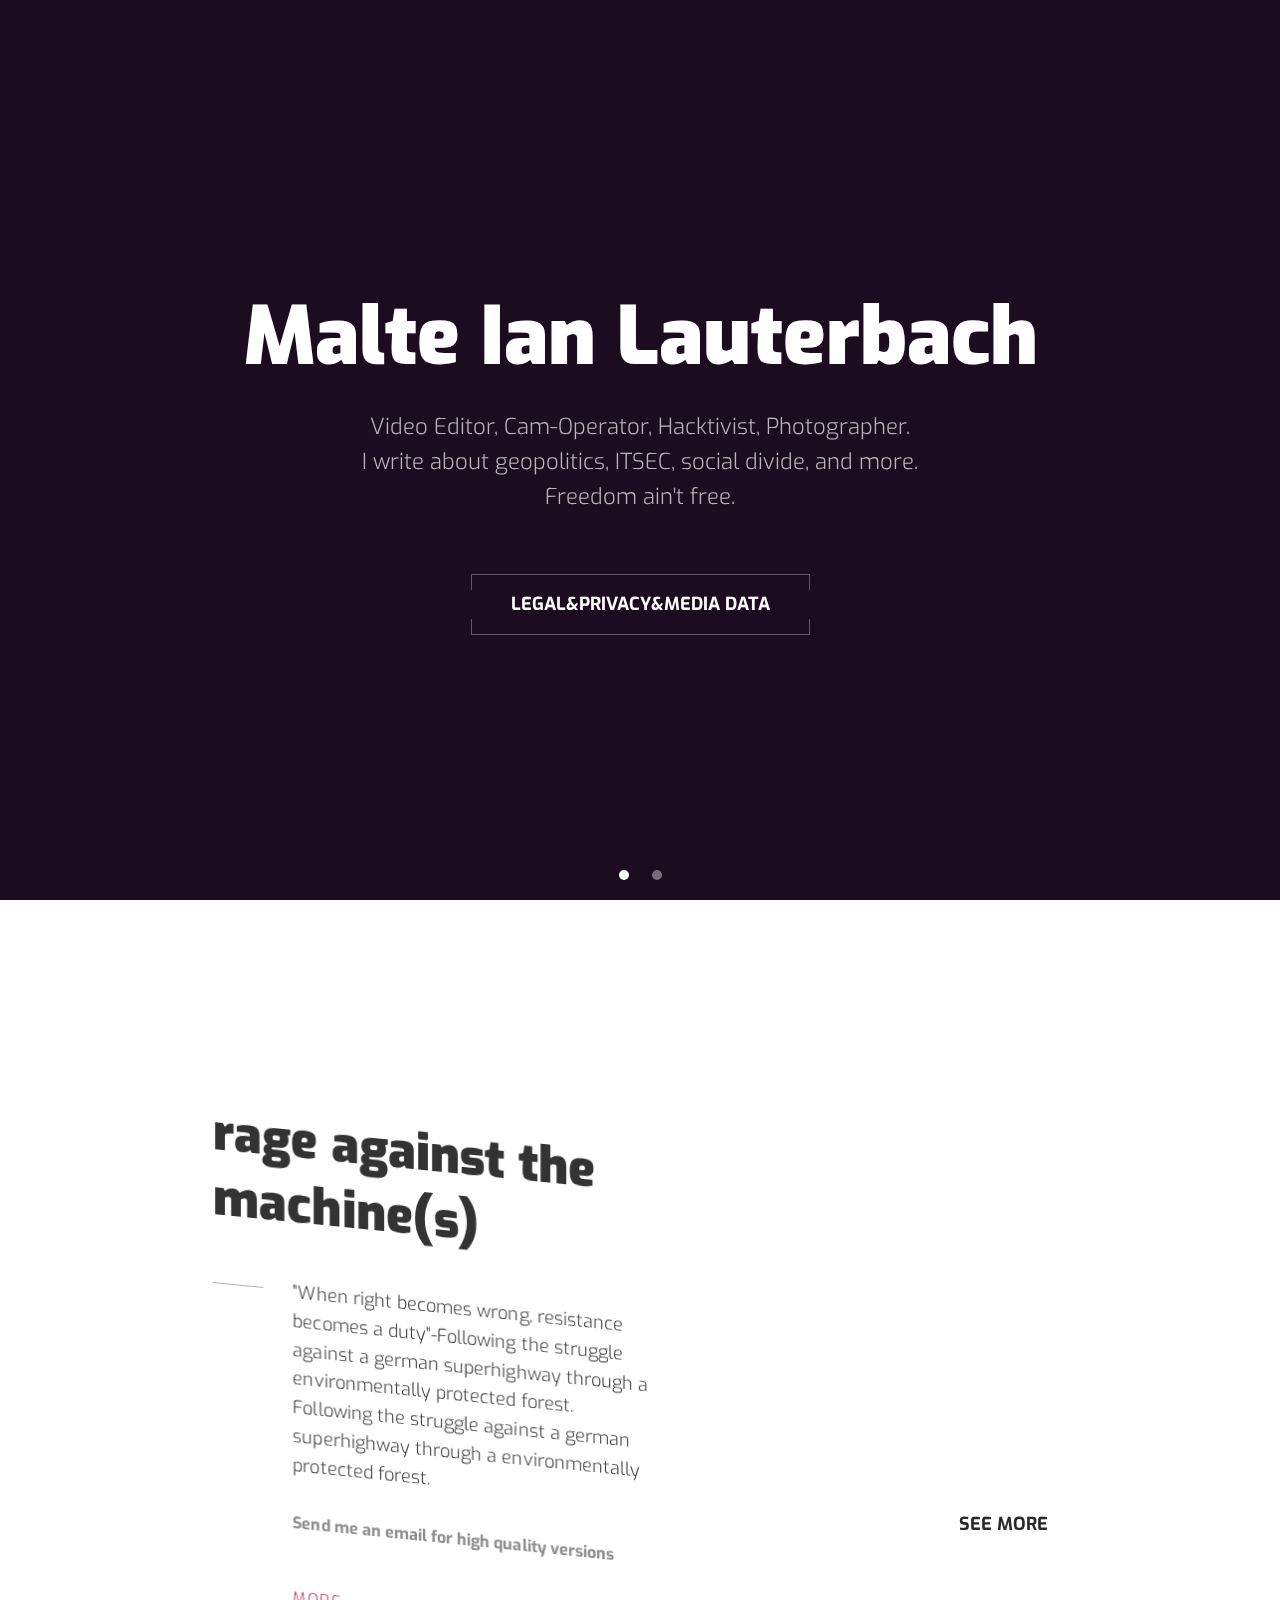
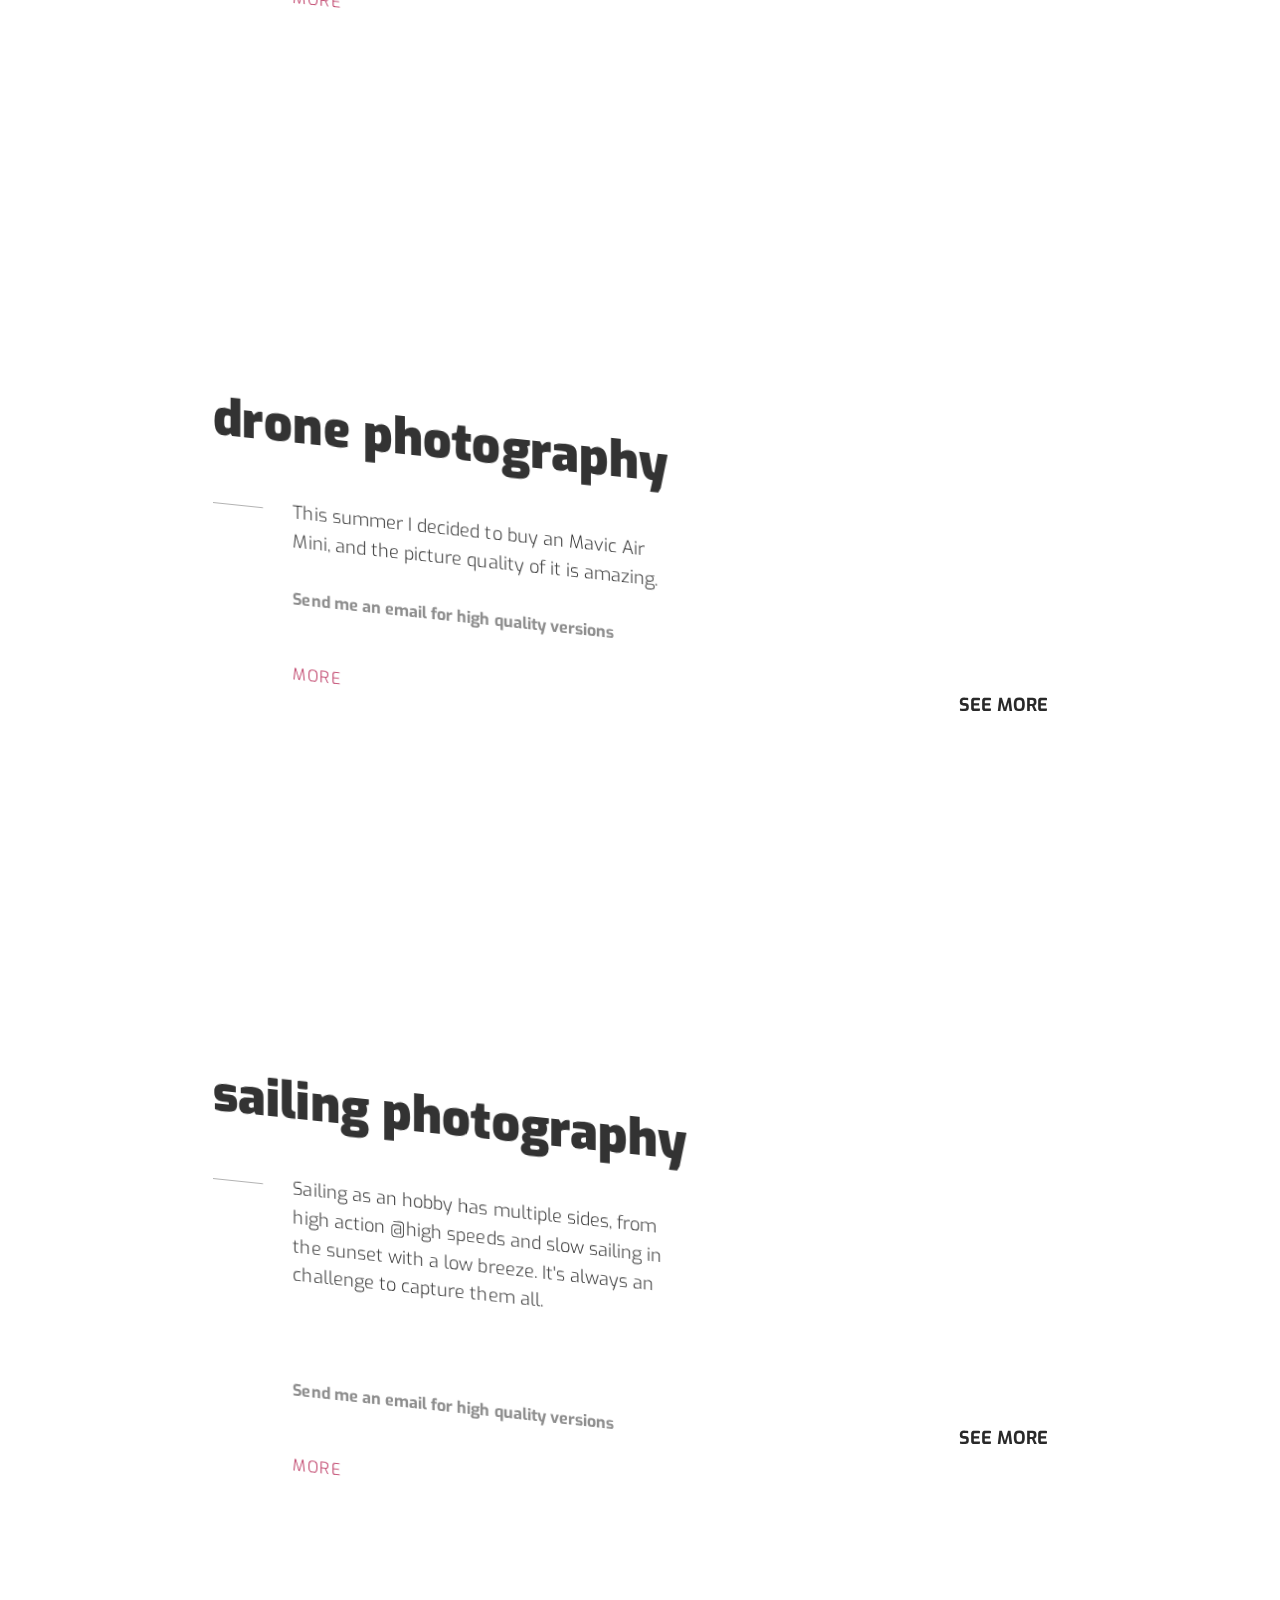
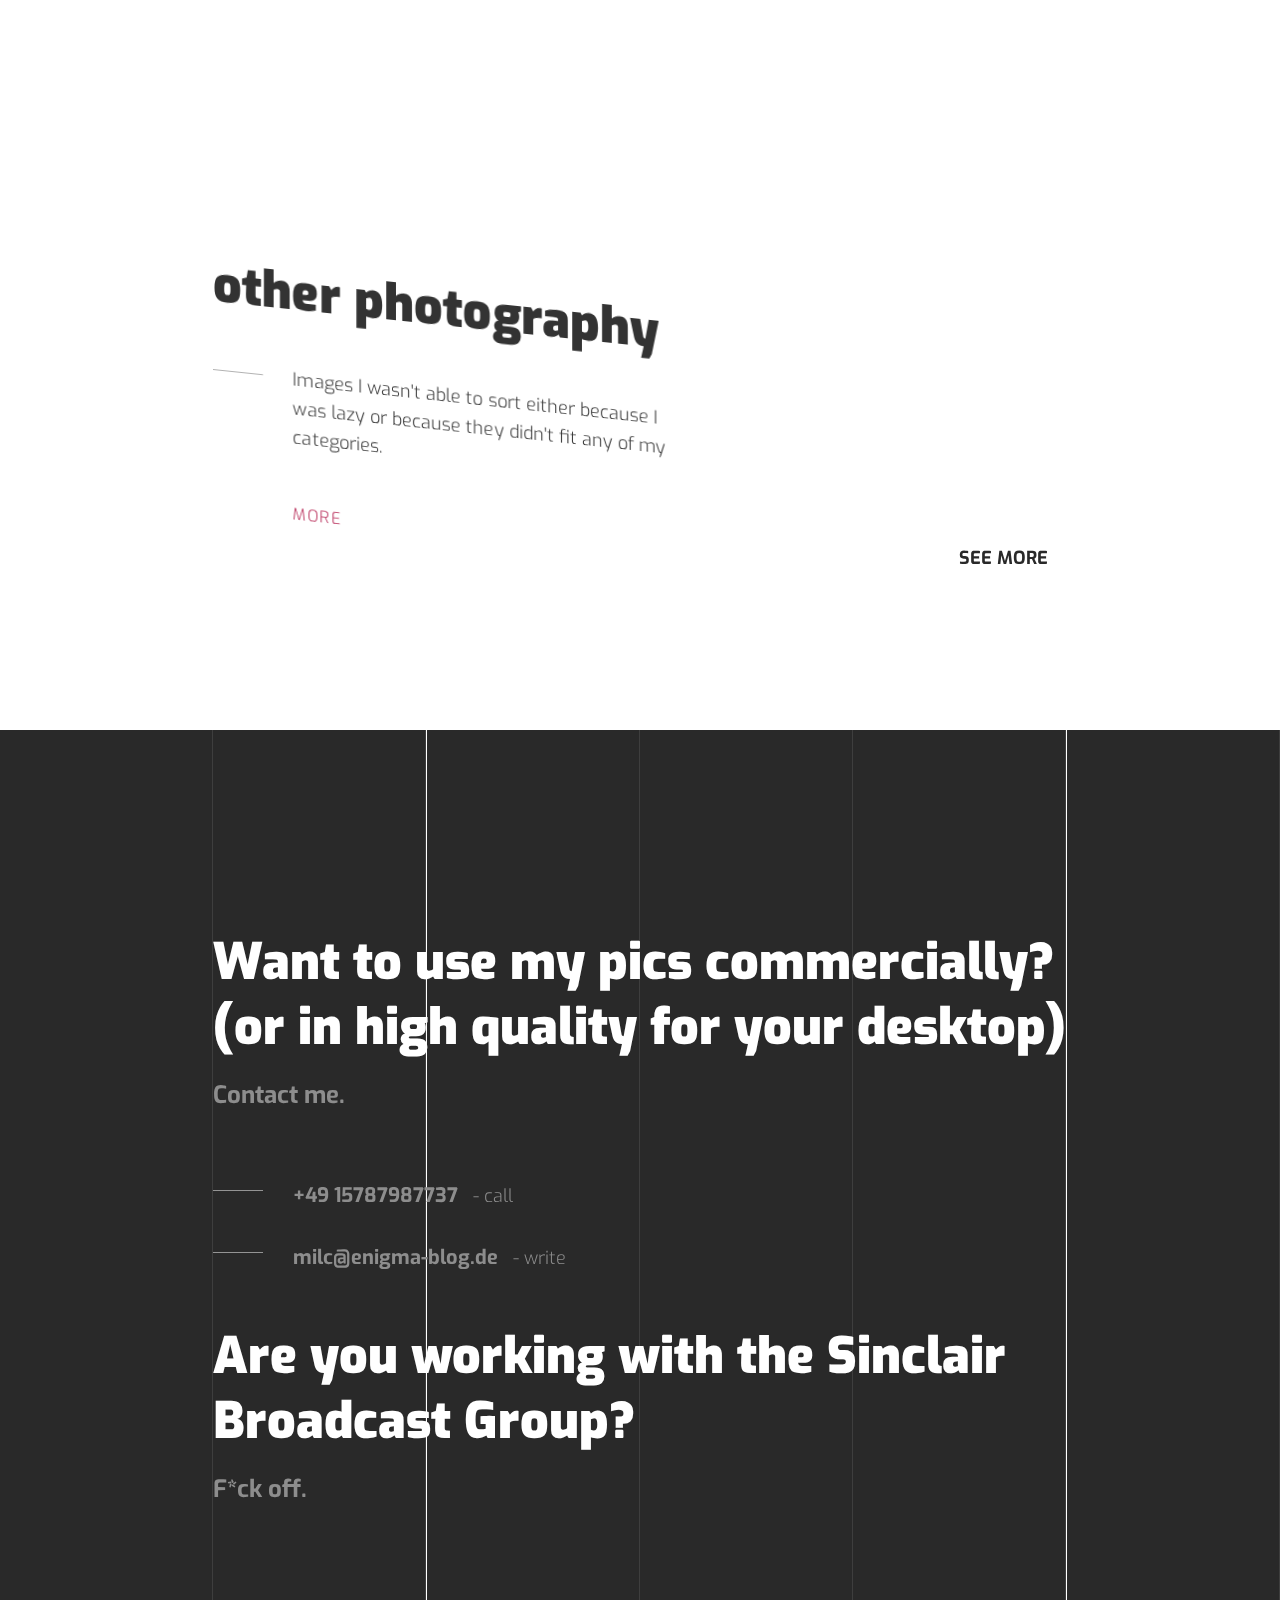
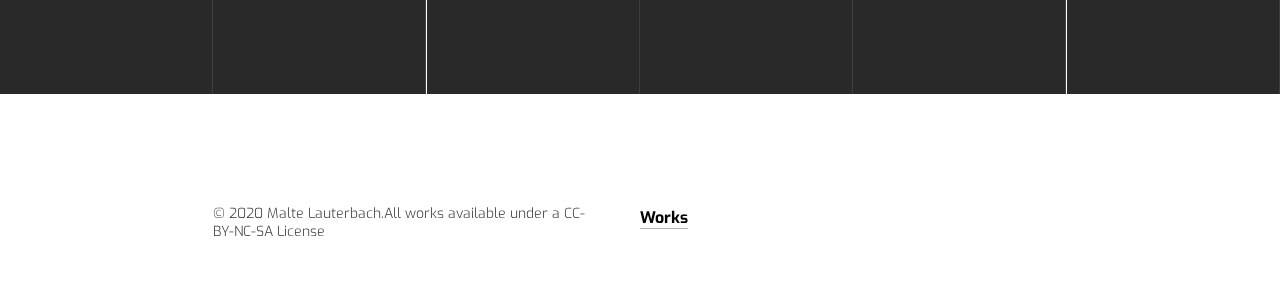
==== commit cd4fcefa: "reverted deleting footer" ====
--- a/index.html
+++ b/index.html
@@ -560,7 +560,8 @@
                 rotateX(0deg) rotateY(0deg) rotateZ(0deg) skew(0deg, 0deg);
               transform-style: preserve-3d;
             "
-          ></div>
+          >
+          </div>
         </div>
       </div>
       <div class="lines-row w-row">
--- a/style.css
+++ b/style.css
@@ -4,7 +4,14 @@
    ========================================================================== */
 /*! normalize.css v3.0.3 | MIT License | github.com/necolas/normalize.css */html{font-family:sans-serif;-ms-text-size-adjust:100%;-webkit-text-size-adjust:100%}body{margin:0}article,aside,details,figcaption,figure,footer,header,hgroup,main,menu,nav,section,summary{display:block}audio,canvas,progress,video{display:inline-block;vertical-align:baseline}audio:not([controls]){display:none;height:0}[hidden],template{display:none}a{background-color:transparent}a:active,a:hover{outline:0}abbr[title]{border-bottom:1px dotted}b,strong{font-weight:bold}dfn{font-style:italic}h1{font-size:2em;margin:.67em 0}mark{background:#ff0;color:#000}small{font-size:80%}sub,sup{font-size:75%;line-height:0;position:relative;vertical-align:baseline}sup{top:-0.5em}sub{bottom:-0.25em}img{border:0}svg:not(:root){overflow:hidden}figure{margin:1em 40px}hr{box-sizing:content-box;height:0}pre{overflow:auto}code,kbd,pre,samp{font-family:monospace,monospace;font-size:1em}button,input,optgroup,select,textarea{color:inherit;font:inherit;margin:0}button{overflow:visible}button,select{text-transform:none}button,html input[type="button"],input[type="reset"]{-webkit-appearance:button;cursor:pointer}button[disabled],html input[disabled]{cursor:default}button::-moz-focus-inner,input::-moz-focus-inner{border:0;padding:0}input{line-height:normal}input[type="checkbox"],input[type="radio"]{box-sizing:border-box;padding:0}input[type="number"]::-webkit-inner-spin-button,input[type="number"]::-webkit-outer-spin-button{height:auto}input[type="search"]{-webkit-appearance:none}input[type="search"]::-webkit-search-cancel-button,input[type="search"]::-webkit-search-decoration{-webkit-appearance:none}fieldset{border:1px solid #c0c0c0;margin:0 2px;padding:.35em .625em .75em}legend{border:0;padding:0}textarea{overflow:auto}optgroup{font-weight:bold}table{border-collapse:collapse;border-spacing:0}td,th{padding:0}
 
+/* ==========================================================================
+   Start of base Webflow CSS - If you're looking for some ultra-clean CSS, skip the boilerplate and see the unminified code below.
+   ========================================================================== */
+   @font-face{font-family:'webflow-icons';src:url("[data-uri]") format('truetype');font-weight:normal;font-style:normal}[class^="w-icon-"],[class*=" w-icon-"]{font-family:'webflow-icons' !important;speak:none;font-style:normal;font-weight:normal;font-variant:normal;text-transform:none;line-height:1;-webkit-font-smoothing:antialiased;-moz-osx-font-smoothing:grayscale}.w-icon-slider-right:before{content:"\e600"}.w-icon-slider-left:before{content:"\e601"}.w-icon-nav-menu:before{content:"\e602"}.w-icon-arrow-down:before,.w-icon-dropdown-toggle:before{content:"\e603"}.w-icon-file-upload-remove:before{content:"\e900"}.w-icon-file-upload-icon:before{content:"\e903"}*{-webkit-box-sizing:border-box;-moz-box-sizing:border-box;box-sizing:border-box}html{height:100%}body{margin:0;min-height:100%;background-color:#fff;font-family:Arial,sans-serif;font-size:14px;line-height:20px;color:#333}img{max-width:100%;vertical-align:middle;display:inline-block}html.w-mod-touch *{background-attachment:scroll !important}.w-block{display:block}.w-inline-block{max-width:100%;display:inline-block}.w-clearfix:before,.w-clearfix:after{content:" ";display:table;grid-column-start:1;grid-row-start:1;grid-column-end:2;grid-row-end:2}.w-clearfix:after{clear:both}.w-hidden{display:none}.w-button{display:inline-block;padding:9px 15px;background-color:#3898EC;color:white;border:0;line-height:inherit;text-decoration:none;cursor:pointer;border-radius:0}input.w-button{-webkit-appearance:button}html[data-w-dynpage] [data-w-cloak]{color:transparent !important}.w-webflow-badge,.w-webflow-badge *{position:static;left:auto;top:auto;right:auto;bottom:auto;z-index:auto;display:block;visibility:visible;overflow:visible;overflow-x:visible;overflow-y:visible;box-sizing:border-box;width:auto;height:auto;max-height:none;max-width:none;min-height:0;min-width:0;margin:0;padding:0;float:none;clear:none;border:0 none transparent;border-radius:0;background:none;background-image:none;background-position:0 0;background-size:auto auto;background-repeat:repeat;background-origin:padding-box;background-clip:border-box;background-attachment:scroll;background-color:transparent;box-shadow:none;opacity:1;transform:none;transition:none;direction:ltr;font-family:inherit;font-weight:inherit;color:inherit;font-size:inherit;line-height:inherit;font-style:inherit;font-variant:inherit;text-align:inherit;letter-spacing:inherit;text-decoration:inherit;text-indent:0;text-transform:inherit;list-style-type:disc;text-shadow:none;font-smoothing:auto;vertical-align:baseline;cursor:inherit;white-space:inherit;word-break:normal;word-spacing:normal;word-wrap:normal}.w-webflow-badge{position:fixed !important;display:inline-block !important;visibility:visible !important;z-index:2147483647 !important;top:auto !important;right:12px !important;bottom:12px !important;left:auto !important;color:#AAADB0 !important;background-color:#fff !important;border-radius:3px !important;padding:6px 8px 6px 6px !important;font-size:12px !important;opacity:1 !important;line-height:14px !important;text-decoration:none !important;transform:none !important;margin:0 !important;width:auto !important;height:auto !important;overflow:visible !important;white-space:nowrap;box-shadow:0 0 0 1px rgba(0,0,0,0.1),0 1px 3px rgba(0,0,0,0.1);cursor:pointer}.w-webflow-badge>img{display:inline-block !important;visibility:visible !important;opacity:1 !important;vertical-align:middle !important}h1,h2,h3,h4,h5,h6{font-weight:bold;margin-bottom:10px}h1{font-size:38px;line-height:44px;margin-top:20px}h2{font-size:32px;line-height:36px;margin-top:20px}h3{font-size:24px;line-height:30px;margin-top:20px}h4{font-size:18px;line-height:24px;margin-top:10px}h5{font-size:14px;line-height:20px;margin-top:10px}h6{font-size:12px;line-height:18px;margin-top:10px}p{margin-top:0;margin-bottom:10px}blockquote{margin:0 0 10px 0;padding:10px 20px;border-left:5px solid #E2E2E2;font-size:18px;line-height:22px}figure{margin:0;margin-bottom:10px}figcaption{margin-top:5px;text-align:center}ul,ol{margin-top:0;margin-bottom:10px;padding-left:40px}.w-list-unstyled{padding-left:0;list-style:none}.w-embed:before,.w-embed:after{content:" ";display:table;grid-column-start:1;grid-row-start:1;grid-column-end:2;grid-row-end:2}.w-embed:after{clear:both}.w-video{width:100%;position:relative;padding:0}.w-video iframe,.w-video object,.w-video embed{position:absolute;top:0;left:0;width:100%;height:100%}fieldset{padding:0;margin:0;border:0}button,html input[type="button"],input[type="reset"]{border:0;cursor:pointer;-webkit-appearance:button}.w-form{margin:0 0 15px}.w-form-done{display:none;padding:20px;text-align:center;background-color:#dddddd}.w-form-fail{display:none;margin-top:10px;padding:10px;background-color:#ffdede}label{display:block;margin-bottom:5px;font-weight:bold}.w-input,.w-select{display:block;width:100%;height:38px;padding:8px 12px;margin-bottom:10px;font-size:14px;line-height:1.42857143;color:#333333;vertical-align:middle;background-color:#ffffff;border:1px solid #cccccc}.w-input:-moz-placeholder,.w-select:-moz-placeholder{color:#999}.w-input::-moz-placeholder,.w-select::-moz-placeholder{color:#999;opacity:1}.w-input:-ms-input-placeholder,.w-select:-ms-input-placeholder{color:#999}.w-input::-webkit-input-placeholder,.w-select::-webkit-input-placeholder{color:#999}.w-input:focus,.w-select:focus{border-color:#3898EC;outline:0}.w-input[disabled],.w-select[disabled],.w-input[readonly],.w-select[readonly],fieldset[disabled] .w-input,fieldset[disabled] .w-select{cursor:not-allowed;background-color:#eeeeee}textarea.w-input,textarea.w-select{height:auto}.w-select{background-color:#f3f3f3}.w-select[multiple]{height:auto}.w-form-label{display:inline-block;cursor:pointer;font-weight:normal;margin-bottom:0}.w-radio{display:block;margin-bottom:5px;padding-left:20px}.w-radio:before,.w-radio:after{content:" ";display:table;grid-column-start:1;grid-row-start:1;grid-column-end:2;grid-row-end:2}.w-radio:after{clear:both}.w-radio-input{margin:4px 0 0;margin-top:1px \9;line-height:normal;float:left;margin-left:-20px}.w-radio-input{margin-top:3px}.w-file-upload{display:block;margin-bottom:10px}.w-file-upload-input{width:.1px;height:.1px;opacity:0;overflow:hidden;position:absolute;z-index:-100}.w-file-upload-default,.w-file-upload-uploading,.w-file-upload-success{display:inline-block;color:#333333}.w-file-upload-error{display:block;margin-top:10px}.w-file-upload-default.w-hidden,.w-file-upload-uploading.w-hidden,.w-file-upload-error.w-hidden,.w-file-upload-success.w-hidden{display:none}.w-file-upload-uploading-btn{display:flex;font-size:14px;font-weight:normal;cursor:pointer;margin:0;padding:8px 12px;border:1px solid #cccccc;background-color:#fafafa}.w-file-upload-file{display:flex;flex-grow:1;justify-content:space-between;margin:0;padding:8px 9px 8px 11px;border:1px solid #cccccc;background-color:#fafafa}.w-file-upload-file-name{font-size:14px;font-weight:normal;display:block}.w-file-remove-link{margin-top:3px;margin-left:10px;width:auto;height:auto;padding:3px;display:block;cursor:pointer}.w-icon-file-upload-remove{margin:auto;font-size:10px}.w-file-upload-error-msg{display:inline-block;color:#ea384c;padding:2px 0}.w-file-upload-info{display:inline-block;line-height:38px;padding:0 12px}.w-file-upload-label{display:inline-block;font-size:14px;font-weight:normal;cursor:pointer;margin:0;padding:8px 12px;border:1px solid #cccccc;background-color:#fafafa}.w-icon-file-upload-icon,.w-icon-file-upload-uploading{display:inline-block;margin-right:8px;width:20px}.w-icon-file-upload-uploading{height:20px}.w-container{margin-left:auto;margin-right:auto;max-width:940px}.w-container:before,.w-container:after{content:" ";display:table;grid-column-start:1;grid-row-start:1;grid-column-end:2;grid-row-end:2}.w-container:after{clear:both}.w-container .w-row{margin-left:-10px;margin-right:-10px}.w-row:before,.w-row:after{content:" ";display:table;grid-column-start:1;grid-row-start:1;grid-column-end:2;grid-row-end:2}.w-row:after{clear:both}.w-row .w-row{margin-left:0;margin-right:0}.w-col{position:relative;float:left;width:100%;min-height:1px;padding-left:10px;padding-right:10px}.w-col .w-col{padding-left:0;padding-right:0}.w-col-1{width:8.33333333%}.w-col-2{width:16.66666667%}.w-col-3{width:25%}.w-col-4{width:33.33333333%}.w-col-5{width:41.66666667%}.w-col-6{width:50%}.w-col-7{width:58.33333333%}.w-col-8{width:66.66666667%}.w-col-9{width:75%}.w-col-10{width:83.33333333%}.w-col-11{width:91.66666667%}.w-col-12{width:100%}.w-hidden-main{display:none !important}@media screen and (max-width:991px){.w-container{max-width:728px}.w-hidden-main{display:inherit !important}.w-hidden-medium{display:none !important}.w-col-medium-1{width:8.33333333%}.w-col-medium-2{width:16.66666667%}.w-col-medium-3{width:25%}.w-col-medium-4{width:33.33333333%}.w-col-medium-5{width:41.66666667%}.w-col-medium-6{width:50%}.w-col-medium-7{width:58.33333333%}.w-col-medium-8{width:66.66666667%}.w-col-medium-9{width:75%}.w-col-medium-10{width:83.33333333%}.w-col-medium-11{width:91.66666667%}.w-col-medium-12{width:100%}.w-col-stack{width:100%;left:auto;right:auto}}@media screen and (max-width:767px){.w-hidden-main{display:inherit !important}.w-hidden-medium{display:inherit !important}.w-hidden-small{display:none !important}.w-row,.w-container .w-row{margin-left:0;margin-right:0}.w-col{width:100%;left:auto;right:auto}.w-col-small-1{width:8.33333333%}.w-col-small-2{width:16.66666667%}.w-col-small-3{width:25%}.w-col-small-4{width:33.33333333%}.w-col-small-5{width:41.66666667%}.w-col-small-6{width:50%}.w-col-small-7{width:58.33333333%}.w-col-small-8{width:66.66666667%}.w-col-small-9{width:75%}.w-col-small-10{width:83.33333333%}.w-col-small-11{width:91.66666667%}.w-col-small-12{width:100%}}@media screen and (max-width:479px){.w-container{max-width:none}.w-hidden-main{display:inherit !important}.w-hidden-medium{display:inherit !important}.w-hidden-small{display:inherit !important}.w-hidden-tiny{display:none !important}.w-col{width:100%}.w-col-tiny-1{width:8.33333333%}.w-col-tiny-2{width:16.66666667%}.w-col-tiny-3{width:25%}.w-col-tiny-4{width:33.33333333%}.w-col-tiny-5{width:41.66666667%}.w-col-tiny-6{width:50%}.w-col-tiny-7{width:58.33333333%}.w-col-tiny-8{width:66.66666667%}.w-col-tiny-9{width:75%}.w-col-tiny-10{width:83.33333333%}.w-col-tiny-11{width:91.66666667%}.w-col-tiny-12{width:100%}}.w-widget{position:relative}.w-widget-map{width:100%;height:400px}.w-widget-map label{width:auto;display:inline}.w-widget-map img{max-width:inherit}.w-widget-map .gm-style-iw{text-align:center}.w-widget-map .gm-style-iw>button{display:none !important}.w-widget-twitter{overflow:hidden}.w-widget-twitter-count-shim{display:inline-block;vertical-align:top;position:relative;width:28px;height:20px;text-align:center;background:white;border:#758696 solid 1px;border-radius:3px}.w-widget-twitter-count-shim *{pointer-events:none;-webkit-user-select:none;-moz-user-select:none;-ms-user-select:none;user-select:none}.w-widget-twitter-count-shim .w-widget-twitter-count-inner{position:relative;font-size:15px;line-height:12px;text-align:center;color:#999;font-family:serif}.w-widget-twitter-count-shim .w-widget-twitter-count-clear{position:relative;display:block}.w-widget-twitter-count-shim.w--large{width:36px;height:28px}.w-widget-twitter-count-shim.w--large .w-widget-twitter-count-inner{font-size:18px;line-height:18px}.w-widget-twitter-count-shim:not(.w--vertical){margin-left:5px;margin-right:8px}.w-widget-twitter-count-shim:not(.w--vertical).w--large{margin-left:6px}.w-widget-twitter-count-shim:not(.w--vertical):before,.w-widget-twitter-count-shim:not(.w--vertical):after{top:50%;left:0;border:solid transparent;content:" ";height:0;width:0;position:absolute;pointer-events:none}.w-widget-twitter-count-shim:not(.w--vertical):before{border-color:rgba(117,134,150,0);border-right-color:#5d6c7b;border-width:4px;margin-left:-9px;margin-top:-4px}.w-widget-twitter-count-shim:not(.w--vertical).w--large:before{border-width:5px;margin-left:-10px;margin-top:-5px}.w-widget-twitter-count-shim:not(.w--vertical):after{border-color:rgba(255,255,255,0);border-right-color:white;border-width:4px;margin-left:-8px;margin-top:-4px}.w-widget-twitter-count-shim:not(.w--vertical).w--large:after{border-width:5px;margin-left:-9px;margin-top:-5px}.w-widget-twitter-count-shim.w--vertical{width:61px;height:33px;margin-bottom:8px}.w-widget-twitter-count-shim.w--vertical:before,.w-widget-twitter-count-shim.w--vertical:after{top:100%;left:50%;border:solid transparent;content:" ";height:0;width:0;position:absolute;pointer-events:none}.w-widget-twitter-count-shim.w--vertical:before{border-color:rgba(117,134,150,0);border-top-color:#5d6c7b;border-width:5px;margin-left:-5px}.w-widget-twitter-count-shim.w--vertical:after{border-color:rgba(255,255,255,0);border-top-color:white;border-width:4px;margin-left:-4px}.w-widget-twitter-count-shim.w--vertical .w-widget-twitter-count-inner{font-size:18px;line-height:22px}.w-widget-twitter-count-shim.w--vertical.w--large{width:76px}.w-widget-gplus{overflow:hidden}.w-background-video{position:relative;overflow:hidden;height:500px;color:white}.w-background-video>video{background-size:cover;background-position:50% 50%;position:absolute;margin:auto;width:100%;height:100%;right:-100%;bottom:-100%;top:-100%;left:-100%;object-fit:cover;z-index:-100}.w-background-video>video::-webkit-media-controls-start-playback-button{display:none !important;-webkit-appearance:none}.w-slider{position:relative;height:300px;text-align:center;background:#dddddd;clear:both;-webkit-tap-highlight-color:rgba(0,0,0,0);tap-highlight-color:rgba(0,0,0,0)}.w-slider-mask{position:relative;display:block;overflow:hidden;z-index:1;left:0;right:0;height:100%;white-space:nowrap}.w-slide{position:relative;display:inline-block;vertical-align:top;width:100%;height:100%;white-space:normal;text-align:left}.w-slider-nav{position:absolute;z-index:2;top:auto;right:0;bottom:0;left:0;margin:auto;padding-top:10px;height:40px;text-align:center;-webkit-tap-highlight-color:rgba(0,0,0,0);tap-highlight-color:rgba(0,0,0,0)}.w-slider-nav.w-round>div{border-radius:100%}.w-slider-nav.w-num>div{width:auto;height:auto;padding:.2em .5em;font-size:inherit;line-height:inherit}.w-slider-nav.w-shadow>div{box-shadow:0 0 3px rgba(51,51,51,0.4)}.w-slider-nav-invert{color:#fff}.w-slider-nav-invert>div{background-color:rgba(34,34,34,0.4)}.w-slider-nav-invert>div.w-active{background-color:#222}.w-slider-dot{position:relative;display:inline-block;width:1em;height:1em;background-color:rgba(255,255,255,0.4);cursor:pointer;margin:0 3px .5em;transition:background-color 100ms,color 100ms}.w-slider-dot.w-active{background-color:#fff}.w-slider-dot:focus{outline:none;box-shadow:0 0 0 2px #fff}.w-slider-dot:focus.w-active{box-shadow:none}.w-slider-arrow-left,.w-slider-arrow-right{position:absolute;width:80px;top:0;right:0;bottom:0;left:0;margin:auto;cursor:pointer;overflow:hidden;color:white;font-size:40px;-webkit-tap-highlight-color:rgba(0,0,0,0);tap-highlight-color:rgba(0,0,0,0);-webkit-user-select:none;-moz-user-select:none;-ms-user-select:none;user-select:none}.w-slider-arrow-left [class^="w-icon-"],.w-slider-arrow-right [class^="w-icon-"],.w-slider-arrow-left [class*=" w-icon-"],.w-slider-arrow-right [class*=" w-icon-"]{position:absolute}.w-slider-arrow-left:focus,.w-slider-arrow-right:focus{outline:0}.w-slider-arrow-left{z-index:3;right:auto}.w-slider-arrow-right{z-index:4;left:auto}.w-icon-slider-left,.w-icon-slider-right{top:0;right:0;bottom:0;left:0;margin:auto;width:1em;height:1em}.w-slider-aria-label{border:0;clip:rect(0 0 0 0);height:1px;margin:-1px;overflow:hidden;padding:0;position:absolute;width:1px}.w-dropdown{display:inline-block;position:relative;text-align:left;margin-left:auto;margin-right:auto;z-index:900}.w-dropdown-btn,.w-dropdown-toggle,.w-dropdown-link{position:relative;vertical-align:top;text-decoration:none;color:#222222;padding:20px;text-align:left;margin-left:auto;margin-right:auto;white-space:nowrap}.w-dropdown-toggle{-webkit-user-select:none;-moz-user-select:none;-ms-user-select:none;user-select:none;display:inline-block;cursor:pointer;padding-right:40px}.w-dropdown-toggle:focus{outline:0}.w-icon-dropdown-toggle{position:absolute;top:0;right:0;bottom:0;margin:auto;margin-right:20px;width:1em;height:1em}.w-dropdown-list{position:absolute;background:#dddddd;display:none;min-width:100%}.w-dropdown-list.w--open{display:block}.w-dropdown-link{padding:10px 20px;display:block;color:#222222}.w-dropdown-link.w--current{color:#0082f3}.w-dropdown-link:focus{outline:0}@media screen and (max-width:767px){.w-nav-brand{padding-left:10px}}.w-lightbox-backdrop{color:#000;cursor:auto;font-family:serif;font-size:medium;font-style:normal;font-variant:normal;font-weight:normal;letter-spacing:normal;line-height:normal;list-style:disc;text-align:start;text-indent:0;text-shadow:none;text-transform:none;visibility:visible;white-space:normal;word-break:normal;word-spacing:normal;word-wrap:normal;position:fixed;top:0;right:0;bottom:0;left:0;color:#fff;font-family:"Helvetica Neue",Helvetica,Ubuntu,"Segoe UI",Verdana,sans-serif;font-size:17px;line-height:1.2;font-weight:300;text-align:center;background:rgba(0,0,0,0.9);z-index:2000;outline:0;opacity:0;-webkit-user-select:none;-moz-user-select:none;-ms-user-select:none;-webkit-tap-highlight-color:transparent;-webkit-transform:translate(0, 0)}.w-lightbox-backdrop,.w-lightbox-container{height:100%;overflow:auto;-webkit-overflow-scrolling:touch}.w-lightbox-content{position:relative;height:100vh;overflow:hidden}.w-lightbox-view{position:absolute;width:100vw;height:100vh;opacity:0}.w-lightbox-view:before{content:"";height:100vh}.w-lightbox-group,.w-lightbox-group .w-lightbox-view,.w-lightbox-group .w-lightbox-view:before{height:86vh}.w-lightbox-frame,.w-lightbox-view:before{display:inline-block;vertical-align:middle}.w-lightbox-figure{position:relative;margin:0}.w-lightbox-group .w-lightbox-figure{cursor:pointer}.w-lightbox-img{width:auto;height:auto;max-width:none}.w-lightbox-image{display:block;float:none;max-width:100vw;max-height:100vh}.w-lightbox-group .w-lightbox-image{max-height:86vh}.w-lightbox-caption{position:absolute;right:0;bottom:0;left:0;padding:.5em 1em;background:rgba(0,0,0,0.4);text-align:left;text-overflow:ellipsis;white-space:nowrap;overflow:hidden}.w-lightbox-embed{position:absolute;top:0;right:0;bottom:0;left:0;width:100%;height:100%}.w-lightbox-control{position:absolute;top:0;width:4em;background-size:24px;background-repeat:no-repeat;background-position:center;cursor:pointer;-webkit-transition:all .3s;transition:all .3s}.w-lightbox-left{display:none;bottom:0;left:0;background-image:url("[data-uri]")}.w-lightbox-right{display:none;right:0;bottom:0;background-image:url("[data-uri]")}.w-lightbox-close{right:0;height:2.6em;background-image:url("[data-uri]");background-size:18px}.w-lightbox-strip{position:absolute;bottom:0;left:0;right:0;padding:0 1vh;line-height:0;white-space:nowrap;overflow-x:auto;overflow-y:hidden}.w-lightbox-item{display:inline-block;width:10vh;padding:2vh 1vh;box-sizing:content-box;cursor:pointer;-webkit-transform:translate3d(0, 0, 0)}.w-lightbox-active{opacity:.3}.w-lightbox-thumbnail{position:relative;height:10vh;background:#222;overflow:hidden}.w-lightbox-thumbnail-image{position:absolute;top:0;left:0}.w-lightbox-thumbnail .w-lightbox-tall{top:50%;width:100%;-webkit-transform:translate(0, -50%);-ms-transform:translate(0, -50%);transform:translate(0, -50%)}.w-lightbox-thumbnail .w-lightbox-wide{left:50%;height:100%;-webkit-transform:translate(-50%, 0);-ms-transform:translate(-50%, 0);transform:translate(-50%, 0)}.w-lightbox-spinner{position:absolute;top:50%;left:50%;box-sizing:border-box;width:40px;height:40px;margin-top:-20px;margin-left:-20px;border:5px solid rgba(0,0,0,0.4);border-radius:50%;-webkit-animation:spin .8s infinite linear;animation:spin .8s infinite linear}.w-lightbox-spinner:after{content:"";position:absolute;top:-4px;right:-4px;bottom:-4px;left:-4px;border:3px solid transparent;border-bottom-color:#fff;border-radius:50%}.w-lightbox-hide{display:none}.w-lightbox-noscroll{overflow:hidden}@media (min-width:768px){.w-lightbox-content{height:96vh;margin-top:2vh}.w-lightbox-view,.w-lightbox-view:before{height:96vh}.w-lightbox-group,.w-lightbox-group .w-lightbox-view,.w-lightbox-group .w-lightbox-view:before{height:84vh}.w-lightbox-image{max-width:96vw;max-height:96vh}.w-lightbox-group .w-lightbox-image{max-width:82.3vw;max-height:84vh}.w-lightbox-left,.w-lightbox-right{display:block;opacity:.5}.w-lightbox-close{opacity:.8}.w-lightbox-control:hover{opacity:1}}.w-lightbox-inactive,.w-lightbox-inactive:hover{opacity:0}.w-richtext:before,.w-richtext:after{content:" ";display:table;grid-column-start:1;grid-row-start:1;grid-column-end:2;grid-row-end:2}.w-richtext:after{clear:both}.w-richtext[contenteditable="true"]:before,.w-richtext[contenteditable="true"]:after{white-space:initial}.w-richtext ol,.w-richtext ul{overflow:hidden}.w-richtext .w-richtext-figure-selected.w-richtext-figure-type-video div:after,.w-richtext .w-richtext-figure-selected[data-rt-type="video"] div:after{outline:2px solid #2895f7}.w-richtext .w-richtext-figure-selected.w-richtext-figure-type-image div,.w-richtext .w-richtext-figure-selected[data-rt-type="image"] div{outline:2px solid #2895f7}.w-richtext figure.w-richtext-figure-type-video>div:after,.w-richtext figure[data-rt-type="video"]>div:after{content:'';position:absolute;display:none;left:0;top:0;right:0;bottom:0}.w-richtext figure{position:relative;max-width:60%}.w-richtext figure>div:before{cursor:default !important}.w-richtext figure img{width:100%}.w-richtext figure figcaption.w-richtext-figcaption-placeholder{opacity:.6}.w-richtext figure div{font-size:0;color:transparent}.w-richtext figure.w-richtext-figure-type-image,.w-richtext figure[data-rt-type="image"]{display:table}.w-richtext figure.w-richtext-figure-type-image>div,.w-richtext figure[data-rt-type="image"]>div{display:inline-block}.w-richtext figure.w-richtext-figure-type-image>figcaption,.w-richtext figure[data-rt-type="image"]>figcaption{display:table-caption;caption-side:bottom}.w-richtext figure.w-richtext-figure-type-video,.w-richtext figure[data-rt-type="video"]{width:60%;height:0}.w-richtext figure.w-richtext-figure-type-video iframe,.w-richtext figure[data-rt-type="video"] iframe{position:absolute;top:0;left:0;width:100%;height:100%}.w-richtext figure.w-richtext-figure-type-video>div,.w-richtext figure[data-rt-type="video"]>div{width:100%}.w-richtext figure.w-richtext-align-center{margin-right:auto;margin-left:auto;clear:both}.w-richtext figure.w-richtext-align-center.w-richtext-figure-type-image>div,.w-richtext figure.w-richtext-align-center[data-rt-type="image"]>div{max-width:100%}.w-richtext figure.w-richtext-align-normal{clear:both}.w-richtext figure.w-richtext-align-fullwidth{width:100%;max-width:100%;text-align:center;clear:both;display:block;margin-right:auto;margin-left:auto}.w-richtext figure.w-richtext-align-fullwidth>div{display:inline-block;padding-bottom:inherit}.w-richtext figure.w-richtext-align-fullwidth>figcaption{display:block}.w-richtext figure.w-richtext-align-floatleft{float:left;margin-right:15px;clear:none}.w-richtext figure.w-richtext-align-floatright{float:right;margin-left:15px;clear:none}.w-nav{position:relative;background:#dddddd;z-index:1000}.w-nav:before,.w-nav:after{content:" ";display:table;grid-column-start:1;grid-row-start:1;grid-column-end:2;grid-row-end:2}.w-nav:after{clear:both}.w-nav-brand{position:relative;float:left;text-decoration:none;color:#333333}.w-nav-link{position:relative;display:inline-block;vertical-align:top;text-decoration:none;color:#222222;padding:20px;text-align:left;margin-left:auto;margin-right:auto}.w-nav-link.w--current{color:#0082f3}.w-nav-menu{position:relative;float:right}[data-nav-menu-open]{display:block !important;position:absolute;top:100%;left:0;right:0;background:#C8C8C8;text-align:center;overflow:visible;min-width:200px}.w--nav-link-open{display:block;position:relative}.w-nav-overlay{position:absolute;overflow:hidden;display:none;top:100%;left:0;right:0;width:100%}.w-nav-overlay [data-nav-menu-open]{top:0}.w-nav[data-animation="over-left"] .w-nav-overlay{width:auto}.w-nav[data-animation="over-left"] .w-nav-overlay,.w-nav[data-animation="over-left"] [data-nav-menu-open]{right:auto;z-index:1;top:0}.w-nav[data-animation="over-right"] .w-nav-overlay{width:auto}.w-nav[data-animation="over-right"] .w-nav-overlay,.w-nav[data-animation="over-right"] [data-nav-menu-open]{left:auto;z-index:1;top:0}.w-nav-button{position:relative;float:right;padding:18px;font-size:24px;display:none;cursor:pointer;-webkit-tap-highlight-color:rgba(0,0,0,0);tap-highlight-color:rgba(0,0,0,0);-webkit-user-select:none;-moz-user-select:none;-ms-user-select:none;user-select:none}.w-nav-button:focus{outline:0}.w-nav-button.w--open{background-color:#C8C8C8;color:white}.w-nav[data-collapse="all"] .w-nav-menu{display:none}.w-nav[data-collapse="all"] .w-nav-button{display:block}.w--nav-dropdown-open{display:block}.w--nav-dropdown-toggle-open{display:block}.w--nav-dropdown-list-open{position:static}@media screen and (max-width:991px){.w-nav[data-collapse="medium"] .w-nav-menu{display:none}.w-nav[data-collapse="medium"] .w-nav-button{display:block}}@media screen and (max-width:767px){.w-nav[data-collapse="small"] .w-nav-menu{display:none}.w-nav[data-collapse="small"] .w-nav-button{display:block}.w-nav-brand{padding-left:10px}}@media screen and (max-width:479px){.w-nav[data-collapse="tiny"] .w-nav-menu{display:none}.w-nav[data-collapse="tiny"] .w-nav-button{display:block}}.w-tabs{position:relative}.w-tabs:before,.w-tabs:after{content:" ";display:table;grid-column-start:1;grid-row-start:1;grid-column-end:2;grid-row-end:2}.w-tabs:after{clear:both}.w-tab-menu{position:relative}.w-tab-link{position:relative;display:inline-block;vertical-align:top;text-decoration:none;padding:9px 30px;text-align:left;cursor:pointer;color:#222222;background-color:#dddddd}.w-tab-link.w--current{background-color:#C8C8C8}.w-tab-link:focus{outline:0}.w-tab-content{position:relative;display:block;overflow:hidden}.w-tab-pane{position:relative;display:none}.w--tab-active{display:block}@media screen and (max-width:479px){.w-tab-link{display:block}}.w-ix-emptyfix:after{content:""}@keyframes spin{0%{transform:rotate(0deg)}100%{transform:rotate(360deg)}}.w-dyn-empty{padding:10px;background-color:#dddddd}.w-dyn-hide{display:none !important}.w-dyn-bind-empty{display:none !important}.w-condition-invisible{display:none !important}
 
+   /* ==========================================================================
+      Start of custom Webflow CSS
+      ========================================================================== */
    body {
      font-family: Exo, sans-serif;
      color: #333;
